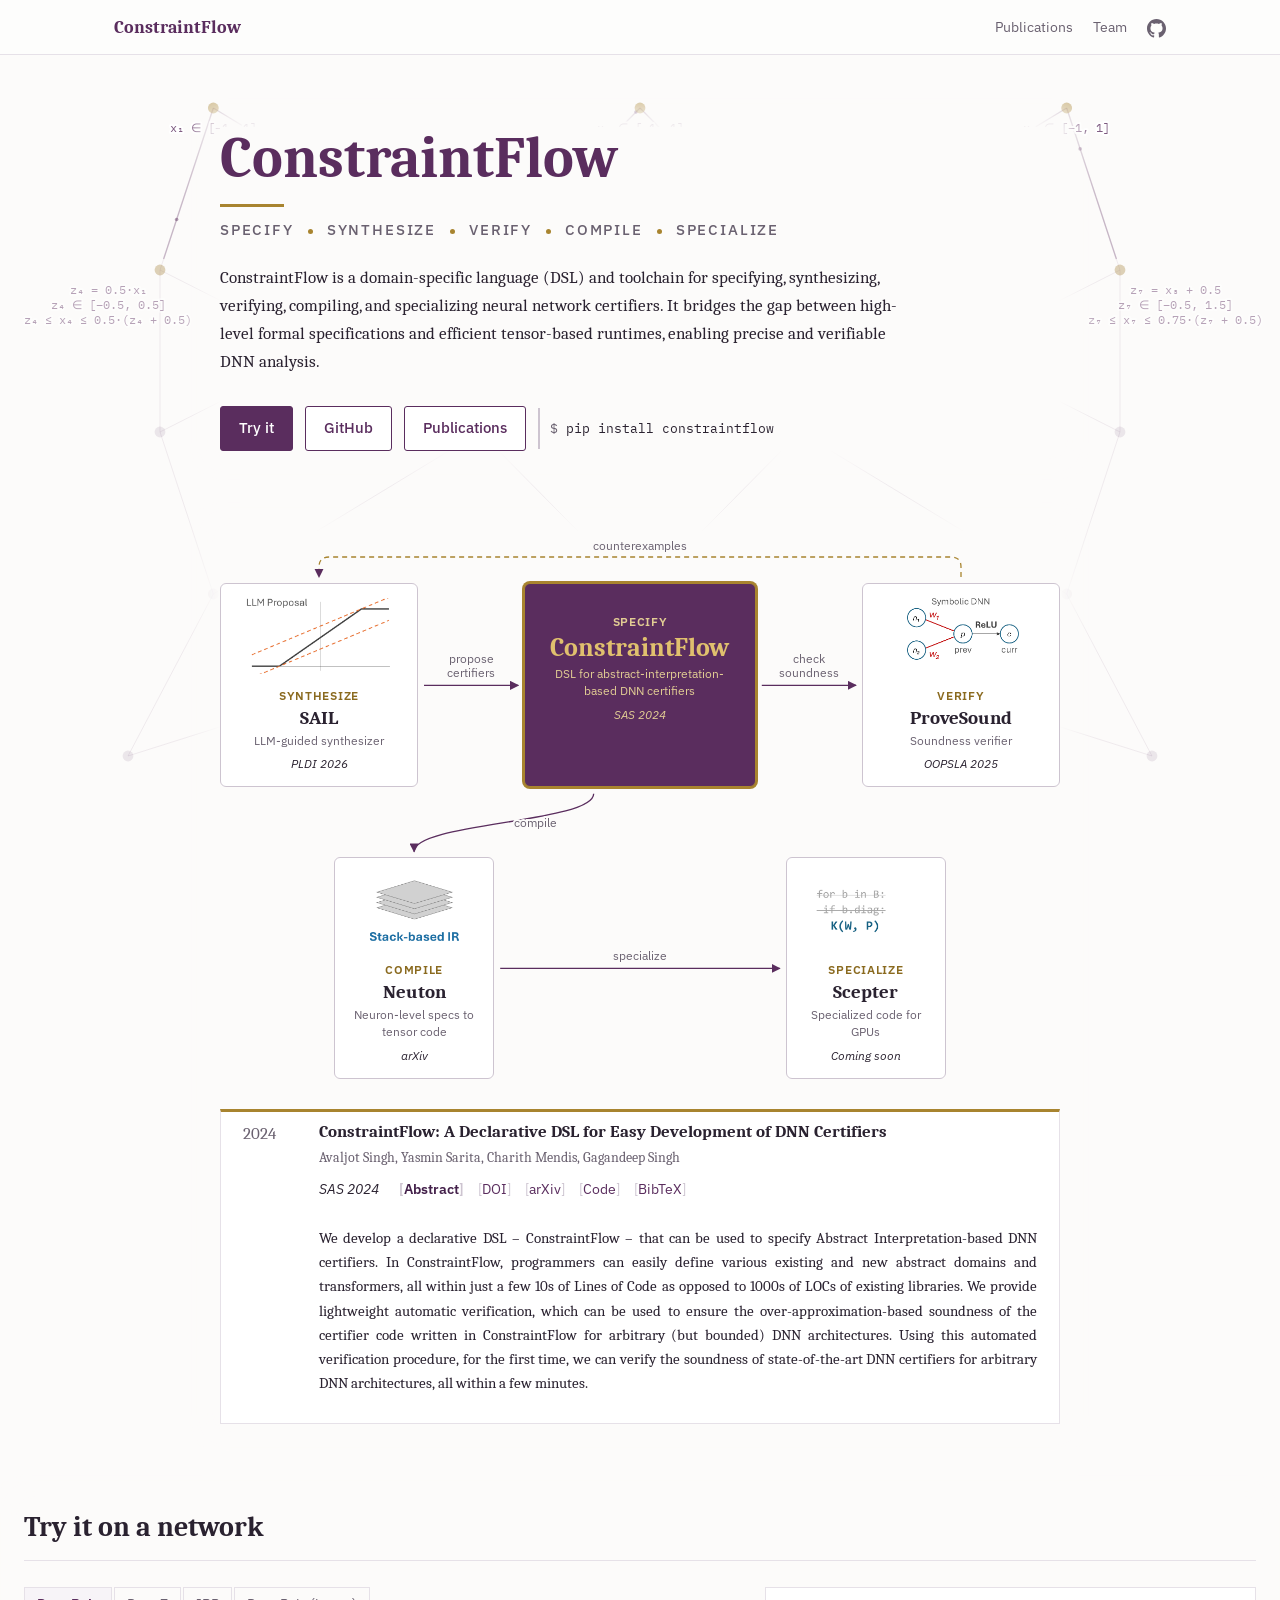
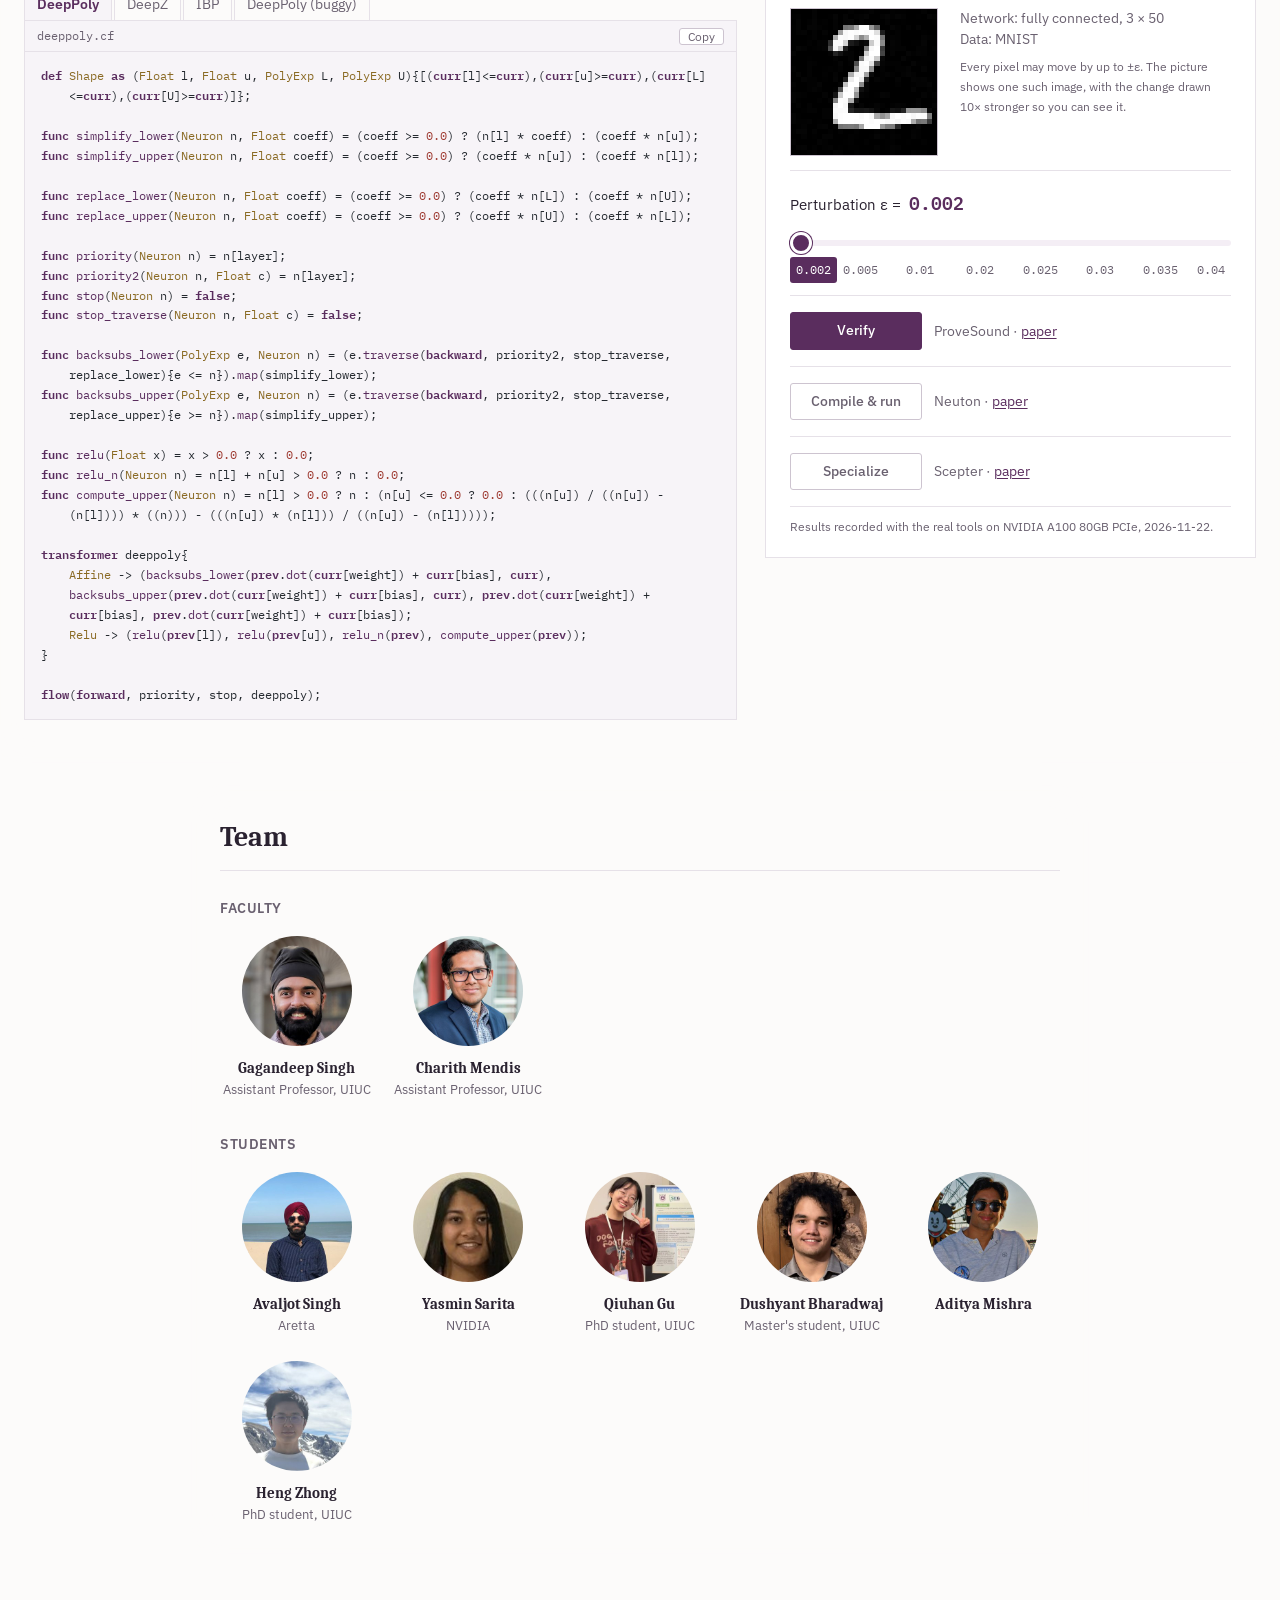
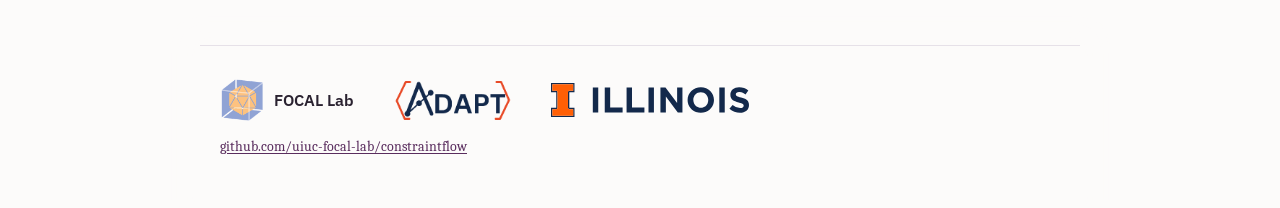
==== index.html @ 6998c38e "ConstraintFlow project website" ====
<!DOCTYPE html>
<html lang="en">
<head>
    <meta charset="UTF-8">
    <meta name="viewport" content="width=device-width, initial-scale=1.0">
    <title>ConstraintFlow</title>
    <meta name="description" content="ConstraintFlow: a DSL and toolchain for specifying, synthesizing, verifying, compiling, and specializing neural network certifiers.">
    <link rel="preconnect" href="https://fonts.googleapis.com">
    <link rel="preconnect" href="https://fonts.gstatic.com" crossorigin>
    <link href="https://fonts.googleapis.com/css2?family=IBM+Plex+Mono:wght@400;500&family=IBM+Plex+Sans:ital,wght@0,400;0,500;0,600;1,400&family=Caladea:ital,wght@0,400;0,700;1,400&display=swap" rel="stylesheet">
    <link rel="stylesheet" href="css/site.css">
</head>
<body>
    <canvas id="flow-bg" aria-hidden="true"></canvas>

    <header class="topbar">
        <div class="topbar-inner">
            <a class="brand" href="#top">ConstraintFlow</a>
            <div class="topbar-links">
                <a href="publications.html">Publications</a>
                <a href="#team">Team</a>
                <a href="https://github.com/uiuc-focal-lab/constraintflow" target="_blank" title="GitHub repository">
                    <svg xmlns="http://www.w3.org/2000/svg" viewBox="0 0 24 24"><path fill="currentColor" d="M12 0c-6.626 0-12 5.373-12 12 0 5.302 3.438 9.8 8.207 11.387.599.111.793-.261.793-.577v-2.234c-3.338.726-4.033-1.416-4.033-1.416-.546-1.387-1.333-1.756-1.333-1.756-1.089-.745.083-.729.083-.729 1.205.084 1.839 1.237 1.839 1.237 1.07 1.834 2.807 1.304 3.492.997.107-.775.418-1.305.762-1.604-2.665-.305-5.467-1.334-5.467-5.931 0-1.311.469-2.381 1.236-3.221-.124-.303-.535-1.524.117-3.176 0 0 1.008-.322 3.301 1.23.957-.266 1.983-.399 3.003-.404 1.02.005 2.047.138 3.006.404 2.291-1.552 3.297-1.23 3.297-1.23.653 1.653.242 2.874.118 3.176.77.84 1.235 1.911 1.235 3.221 0 4.609-2.807 5.624-5.479 5.921.43.372.823 1.102.823 2.222v3.293c0 .319.192.694.801.576 4.765-1.589 8.199-6.086 8.199-11.386 0-6.627-5.373-12-12-12z"/></svg>
                </a>
            </div>
        </div>
    </header>

    <main id="top">
        <!-- Hero -->
        <section class="hero">
            <h1>ConstraintFlow</h1>
            <p class="tagline"><span>Specify</span><span>Synthesize</span><span>Verify</span><span>Compile</span><span>Specialize</span></p>
            <p class="lead">
                ConstraintFlow is a domain-specific language (DSL) and toolchain for specifying, synthesizing, verifying, compiling, and specializing neural network certifiers. It bridges the gap between high-level formal specifications and efficient tensor-based runtimes, enabling precise and verifiable DNN analysis.
            </p>
            <div class="actions">
                <a class="btn primary" href="#example">Try it</a>
                <a class="btn" href="https://github.com/uiuc-focal-lab/constraintflow" target="_blank">GitHub</a>
                <a class="btn" href="publications.html">Publications</a>
                <span class="install">pip install constraintflow</span>
            </div>
        </section>

        <!-- Overview (placeholder diagram) -->
        <section id="ecosystem">
            <div class="eco" id="eco">
                <svg class="eco-arrows" id="eco-arrows" aria-hidden="true"></svg>
                <button class="eco-node" data-paper="sail" style="grid-area: sail">
                    <img class="eco-icon" src="images/icons/sail.png" alt="LLM proposal: candidate bounds around a function">
                    <span class="eco-role">Synthesize</span>
                    <span class="eco-name">SAIL</span>
                    <span class="eco-sub">LLM-guided synthesizer</span>
                    <span class="eco-venue">PLDI 2026</span>
                </button>
                <button class="eco-node eco-core" data-paper="constraintflow" style="grid-area: cf">
                    <span class="eco-role">Specify</span>
                    <span class="eco-name">ConstraintFlow</span>
                    <span class="eco-sub">DSL for abstract-interpretation-based DNN certifiers</span>
                    <span class="eco-venue">SAS 2024</span>
                </button>
                <button class="eco-node" data-paper="provesound" style="grid-area: ps">
                    <img class="eco-icon" src="images/icons/provesound.png" alt="Symbolic DNN: neurons n1, n2 feeding p through ReLU to c">
                    <span class="eco-role">Verify</span>
                    <span class="eco-name">ProveSound</span>
                    <span class="eco-sub">Soundness verifier</span>
                    <span class="eco-venue">OOPSLA 2025</span>
                </button>
                <button class="eco-node" data-paper="neuton" style="grid-area: neu">
                    <img class="eco-icon" src="images/icons/neuton.png" alt="Stack-based IR">
                    <span class="eco-role">Compile</span>
                    <span class="eco-name">Neuton</span>
                    <span class="eco-sub">Neuron-level specs to tensor code</span>
                    <span class="eco-venue">arXiv</span>
                </button>
                <button class="eco-node" data-paper="scepter" style="grid-area: sce">
                    <img class="eco-icon" src="images/icons/scepter.png" alt="Specialized code: the loop and branch removed, leaving K(W, P)">
                    <span class="eco-role">Specialize</span>
                    <span class="eco-name">Scepter</span>
                    <span class="eco-sub">Specialized code for GPUs</span>
                    <span class="eco-venue">Coming soon</span>
                </button>
            </div>
            <div class="eco-card" id="eco-card" aria-live="polite"></div>
            <div id="paper-store" hidden>
            <ul class="pubs">
                <li class="pub" id="paper-constraintflow">
                    <div class="year">2024</div>
                    <div>
                        <p class="title">ConstraintFlow: A Declarative DSL for Easy Development of DNN Certifiers</p>
                        <p class="authors">Avaljot Singh, Yasmin Sarita, Charith Mendis, Gagandeep Singh</p>
                        <div class="pub-links">
                            <span class="venue-tag">SAS 2024</span>
                            <details><summary>Abstract</summary></details>
                            <a href="https://doi.org/10.1007/978-3-031-74776-2_16" target="_blank">DOI</a>
                            <a href="https://arxiv.org/abs/2403.18729" target="_blank">arXiv</a>
                            <a href="https://github.com/uiuc-focal-lab/constraintflow" target="_blank">Code</a>
                            <details><summary>BibTeX</summary></details>
                        </div>
                    </div>
                    <div class="pub-extra" hidden data-abstract>
                        <p>We develop a declarative DSL &ndash; ConstraintFlow &ndash; that can be used to specify Abstract Interpretation-based DNN certifiers. In ConstraintFlow, programmers can easily define various existing and new abstract domains and transformers, all within just a few 10s of Lines of Code as opposed to 1000s of LOCs of existing libraries. We provide lightweight automatic verification, which can be used to ensure the over-approximation-based soundness of the certifier code written in ConstraintFlow for arbitrary (but bounded) DNN architectures. Using this automated verification procedure, for the first time, we can verify the soundness of state-of-the-art DNN certifiers for arbitrary DNN architectures, all within a few minutes.</p>
                    </div>
                    <div class="pub-extra" hidden data-bibtex>
                        <div class="code-wrap"><div class="code-title"><span>BibTeX</span><button class="copy-btn" data-copy="bib-cf">Copy</button></div>
<pre class="code" id="bib-cf">@inproceedings{singh2024constraintflow,
  title     = {ConstraintFlow: A Declarative DSL for Easy Development of DNN Certifiers},
  author    = {Singh, Avaljot and Sarita, Yasmin and Mendis, Charith and Singh, Gagandeep},
  booktitle = {Static Analysis (SAS 2024)},
  series    = {Lecture Notes in Computer Science},
  publisher = {Springer Nature Switzerland},
  pages     = {407--424},
  year      = {2024},
  doi       = {10.1007/978-3-031-74776-2_16}
}</pre></div>
                    </div>
                </li>

                <li class="pub" id="paper-provesound">
                    <div class="year">2025</div>
                    <div>
                        <p class="title">Automated Verification of Soundness of DNN Certifiers</p>
                        <p class="authors">Avaljot Singh, Yasmin Chandini Sarita, Charith Mendis, Gagandeep Singh</p>
                        <div class="pub-links">
                            <span class="venue-tag">OOPSLA 2025</span>
                            <details><summary>Abstract</summary></details>
                            <a href="https://doi.org/10.1145/3720509" target="_blank">DOI</a>
                            <a href="https://arxiv.org/abs/2504.04542" target="_blank">arXiv</a>
                            <a href="https://github.com/uiuc-focal-lab/constraintflow" target="_blank">Code</a>
                            <details><summary>BibTeX</summary></details>
                        </div>
                    </div>
                    <div class="pub-extra" hidden data-abstract>
                        <p>The uninterpretability of Deep Neural Networks (DNNs) hinders their use in safety-critical applications. Abstract Interpretation-based DNN certifiers provide promising avenues for building trust in DNNs. Unsoundness in the mathematical logic of these certifiers can lead to incorrect results. However, current approaches to ensure their soundness rely on manual, expert-driven proofs that are tedious to develop, limiting the speed of developing new certifiers. Automating the verification process is challenging due to the complexity of verifying certifiers for arbitrary DNN architectures and handling diverse abstract analyses. We introduce ProveSound, a novel verification procedure that automates the soundness verification of DNN certifiers for arbitrary DNN architectures. Our core contribution is the novel concept of a symbolic DNN, using which, ProveSound reduces the soundness property, a universal quantification over arbitrary DNNs, to a tractable symbolic representation, enabling verification with standard SMT solvers. By formalizing the syntax and operational semantics of ConstraintFlow, a DSL for specifying certifiers, ProveSound efficiently verifies both existing and new certifiers, handling arbitrary DNN architectures.</p>
                    </div>
                    <div class="pub-extra" hidden data-bibtex>
                        <div class="code-wrap"><div class="code-title"><span>BibTeX</span><button class="copy-btn" data-copy="bib-ps">Copy</button></div>
<pre class="code" id="bib-ps">@article{singh2025provesound,
  title   = {Automated Verification of Soundness of DNN Certifiers},
  author  = {Singh, Avaljot and Sarita, Yasmin Chandini and Mendis, Charith and Singh, Gagandeep},
  journal = {Proceedings of the ACM on Programming Languages},
  volume  = {9},
  number  = {OOPSLA1},
  pages   = {1802--1830},
  year    = {2025},
  doi     = {10.1145/3720509}
}</pre></div>
                    </div>
                </li>

                <li class="pub" id="paper-neuton">
                    <div class="year">2025</div>
                    <div>
                        <p class="title">Automatic Tensor-level Execution of Abstract Interpreters for Neural Networks</p>
                        <p class="authors">Avaljot Singh, Yasmin Chandini Sarita, Aditya Mishra, Gagandeep Singh, Charith Mendis</p>
                        <div class="pub-links">
                            <span class="venue-tag">arXiv</span>
                            <details><summary>Abstract</summary></details>
                            <a href="https://arxiv.org/pdf/2507.20055" target="_blank">PDF</a>
                            <a href="https://github.com/uiuc-focal-lab/constraintflow" target="_blank">Code</a>
                            <details><summary>BibTeX</summary></details>
                        </div>
                    </div>
                    <div class="pub-extra" hidden data-abstract>
                        <p>Developing new abstract interpretation-based DNN certifiers is difficult because their mathematical design is expressed at the neuron level, while implementations must operate at the tensor level. Existing libraries such as auto_LiRPA, IVAN, and ERAN support fixed sets of certifiers; extending them requires expertise in formal methods and tensor programming. Domain-specific languages such as ConstraintFlow let researchers specify certifiers at the neuron level, but cannot run them on real DNNs. We present Neuton, a framework that automatically translates neuron-level certifier specifications into tensor-level executables, enabling new DNN certifiers without manual tensor programming. Neuton makes three contributions. First, a stack-based intermediate representation (IR) and shape analysis infer implicit tensor operations, including broadcasts, dimension expansions, and reductions, required for correct execution. Second, domain-specific rewrite rules optimize common tensor operation sequences into more efficient equivalents. Third, gBCSR is a sparse tensor format using variable-sized, layer-aligned blocks over a non-zero default value, tailored to DNN certifier sparsity. We prove that translation preserves neuron-level semantics. We evaluate Neuton on 8 certifiers and 32 DNN benchmarks. Neuton compiles four existing certifiers and produces the first executable implementations of four others: two previously specified but never run, and two new designs. These expose precision-runtime trade-offs unavailable in existing libraries. For example, SkipPoly matches DeepPoly's precision on all 32 DNNs while running as fast or faster on half. Neuton's runtime on existing certifiers is competitive with hand-optimized libraries.</p>
                    </div>
                    <div class="pub-extra" hidden data-bibtex>
                        <div class="code-wrap"><div class="code-title"><span>BibTeX</span><button class="copy-btn" data-copy="bib-neuton">Copy</button></div>
<pre class="code" id="bib-neuton">@misc{singh2025neuton,
  title         = {Automatic Tensor-level Execution of Abstract Interpreters for Neural Networks},
  author        = {Singh, Avaljot and Sarita, Yasmin Chandini and Mishra, Aditya and Singh, Gagandeep and Mendis, Charith},
  year          = {2025},
  eprint        = {2507.20055},
  archivePrefix = {arXiv},
  url           = {https://arxiv.org/abs/2507.20055}
}</pre></div>
                    </div>
                </li>

                <li class="pub" id="paper-sail">
                    <div class="year">2026</div>
                    <div>
                        <p class="title">SAIL: Sound Abstract Interpreters with LLMs</p>
                        <p class="authors">Qiuhan Gu, Avaljot Singh, Gagandeep Singh</p>
                        <div class="pub-links">
                            <span class="venue-tag">PLDI 2026</span>
                            <details><summary>Abstract</summary></details>
                            <a href="https://dl.acm.org/doi/pdf/10.1145/3808308" target="_blank">PDF</a>
                            <a href="https://doi.org/10.1145/3808308" target="_blank">DOI</a>
                            <a href="https://arxiv.org/abs/2511.13663" target="_blank">arXiv</a>
                            <details><summary>BibTeX</summary></details>
                        </div>
                    </div>
                    <div class="pub-extra" hidden data-abstract>
                        <p>How to construct globally sound abstract interpreters to safely approximate program behaviors remains a bottleneck in abstract interpretation. In this paper, we show the potential of using state-of-the-art LLMs to automate this tedious process. Focusing on the neural network verification area, we synthesize non-trivial sound abstract transformers across diverse abstract domains using LLMs to search within infinite space from scratch. We formalize the synthesis task as a constrained optimization problem, for which we design a novel mathematically grounded cost function that measures the degree of unsoundness of each generated candidate transformer, while enforcing hard syntactic and semantic validity constraints. Building on this formulation, we introduce SAIL, a novel unified framework that combines model generation, syntactic and semantic validation, and cost-function-based refinement to synthesize globally sound abstract transformers. Evaluation results show that SAIL not only matches the performance of manually designed transformers, but also is able to synthesize sound and high-precision transformers that do not exist in the literature for complex non-linear operators.</p>
                    </div>
                    <div class="pub-extra" hidden data-bibtex>
                        <div class="code-wrap"><div class="code-title"><span>BibTeX</span><button class="copy-btn" data-copy="bib-sail">Copy</button></div>
<pre class="code" id="bib-sail">@article{gu2026sail,
  title   = {SAIL: Sound Abstract Interpreters with LLMs},
  author  = {Gu, Qiuhan and Singh, Avaljot and Singh, Gagandeep},
  journal = {Proceedings of the ACM on Programming Languages},
  volume  = {10},
  number  = {PLDI},
  pages   = {1534--1559},
  year    = {2026},
  doi     = {10.1145/3808308}
}</pre></div>
                    </div>
                </li>

                <li class="pub" id="paper-scepter">
                    <div class="year">2026</div>
                    <div>
                        <p class="title">Fast and Scalable Abstract Interpretation for Deep Neural Networks</p>
                        <p class="authors">Avaljot Singh<sup>*</sup>, Dushyant Bharadwaj<sup>*</sup>, Yasmin Sarita, Heng Zhong, Charith Mendis, Gagandeep Singh <span class="eq-note">(* equal contribution)</span></p>
                        <div class="pub-links">
                            <span class="venue-tag soon-tag">Coming soon</span>
                            <details><summary>Abstract</summary></details>
                        </div>
                    </div>
                    <div class="pub-extra" hidden data-abstract>
                        <p>Abstract interpretation can certify properties of Deep Neural Networks (DNNs), but precise analyses remain expensive. General implementations repeat work when analyzing the same architecture under different inputs and properties. Interleaving this work with numerical operations limits GPU utilization and restricts how much of the analysis a tensor compiler can process together.</p>
                        <p>We present Scepter, a framework for specializing DNN abstract interpreters through structural semantics. The semantics determines the structure of intermediate abstract values while deferring their numerical evaluation. Structural computations from successive operations can therefore be performed together before certification, generating an executable tensor program for the numerical computation. With the interpreter, architecture, and input and batch shapes fixed, the program can be reused with different weights and input regions. We prove that it computes the same bounds as the general interpreter in exact arithmetic. The generated program also exposes operations and their dependencies for tensor compilation and memory planning. We implement Scepter for the tensor programs that Neuton generates from ConstraintFlow specifications.</p>
                        <p>We evaluate Scepter on eight abstract interpreters and 44 DNNs against six baseline systems on GPUs and CPUs. Across the evaluated analyses, Scepter handles networks with up to 153&times; as many neurons as the largest completed by the corresponding baselines. It completes DeepPoly on ResNet50 and VGG-16, whereas none of the evaluated DeepPoly baselines completes either network. On configurations completed by both systems, GPU geometric-mean speedups over Neuton range from 11.9&times; to 44.4&times; across eight analyses, with a 2.60&times; geometric-mean reduction in peak memory. In an input-splitting case study, Scepter proves 68 properties for which the baselines times out.</p>
                    </div>
                </li>
            </ul>
            </div>
        </section>

        <!-- Pipeline -->
        <section id="example">
            <div class="section-head">
                <h2>Try it on a network</h2>
            </div>
            <p class="placeholder-note" id="ex-placeholder" hidden>Placeholder results: the tools have not been run yet. The specs and the image are real.</p>
            <div class="example">
                <div class="ex-spec" id="specify">
                    <div class="ex-tabs" id="ex-tabs" role="tablist"></div>
                    <div class="code-wrap">
                        <div class="code-title"><span id="ex-file"></span><button class="copy-btn" data-copy="ex-code">Copy</button></div>
                        <pre class="code cf ex-code" id="ex-code"></pre>
                    </div>
                </div>
                <div class="ex-run">
                    <div class="ex-input">
                        <canvas id="ex-image" width="28" height="28" aria-label="MNIST test image"></canvas>
                        <div class="ex-input-info">
                            <div class="ex-meta"><span id="ex-network"></span><br><span id="ex-image-desc"></span></div>
                            <div class="ex-device" id="ex-device" role="radiogroup" aria-label="Device"></div>
                            <div class="ex-hint">Every pixel may move by up to &plusmn;&epsilon;. The picture shows one such image, with the change drawn 10&times; stronger so you can see it.</div>
                        </div>
                    </div>

                    <div class="ex-eps-row">
                        <label class="ex-eps" for="ex-eps">Perturbation &epsilon; = <b id="ex-eps-val">0</b></label>
                        <input type="range" id="ex-eps" min="0" max="0" step="1" value="0">
                        <div class="ex-ticks" id="ex-ticks"></div>
                    </div>

                    <div class="ex-step" id="verify">
                        <div class="ex-step-head"><button class="ex-btn" data-step="verify">Verify</button><span class="ex-tool">ProveSound &middot; <a href="#paper-provesound">paper</a></span></div>
                        <div class="ex-out" data-out="verify" hidden></div>
                    </div>
                    <div class="ex-step" id="compile">
                        <div class="ex-step-head"><button class="ex-btn" data-step="compile">Compile &amp; run</button><span class="ex-tool">Neuton &middot; <a href="#paper-neuton">paper</a></span></div>
                        <div class="ex-out" data-out="compile" hidden></div>
                    </div>
                    <div class="ex-step" id="specialize">
                        <div class="ex-step-head"><button class="ex-btn" data-step="specialize">Specialize</button><span class="ex-tool">Scepter &middot; <a href="#paper-scepter">paper</a></span></div>
                        <div class="ex-out" data-out="specialize" hidden></div>
                    </div>
                    <p class="ex-recorded" id="ex-recorded"></p>
                </div>
            </div>
        </section>



        <!-- Publications -->

        <!-- Team -->
        <section id="team">
            <div class="section-head">
                <h2>Team</h2>
            </div>
            <div class="team-group">
                <h3>Faculty</h3>
                <div class="team-grid">
                    <a class="member" href="https://ggndpsngh.github.io/" target="_blank">
                        <img src="images/team/gagandeep.jpg" alt="Gagandeep Singh">
                        <div class="name">Gagandeep Singh</div>
                        <div class="role">Assistant Professor, UIUC</div>
                    </a>
                    <a class="member" href="https://charithmendis.com/" target="_blank">
                        <img src="images/team/charith.jpg" alt="Charith Mendis">
                        <div class="name">Charith Mendis</div>
                        <div class="role">Assistant Professor, UIUC</div>
                    </a>
                </div>
            </div>
            <div class="team-group">
                <h3>Students</h3>
                <div class="team-grid">
                    <a class="member" href="https://avaljotsingh.github.io/" target="_blank">
                        <img src="images/team/avaljot.jpg" alt="Avaljot Singh">
                        <div class="name">Avaljot Singh</div>
                        <div class="role">Aretta</div>
                    </a>
                    <a class="member" href="https://scholar.google.com/citations?user=igWRZ6UAAAAJ&amp;hl=en" target="_blank">
                        <img src="images/team/yasmin.jpg" alt="Yasmin Chandini Sarita">
                        <div class="name">Yasmin Sarita</div>
                        <div class="role">NVIDIA</div>
                    </a>
                    <a class="member" href="https://guqiuhan.github.io/" target="_blank">
                        <img src="images/team/qiuhan.jpg" alt="Qiuhan Gu">
                        <div class="name">Qiuhan Gu</div>
                        <div class="role">PhD student, UIUC</div>
                    </a>
                    <a class="member" href="https://dush1508.github.io/" target="_blank">
                        <img src="images/team/dushyant.jpg" alt="Dushyant Bharadwaj">
                        <div class="name">Dushyant Bharadwaj</div>
                        <div class="role">Master's student, UIUC</div>
                    </a>
                    <!-- TODO: role -->
                    <a class="member" href="https://www.linkedin.com/in/amish54/" target="_blank">
                        <img src="images/team/aditya.jpg" alt="Aditya Mishra">
                        <div class="name">Aditya Mishra</div>
                        <div class="role">&nbsp;</div>
                    </a>
                    <a class="member" href="https://heng-zhong-2003.github.io/" target="_blank">
                        <img src="images/team/heng.jpg" alt="Heng Zhong">
                        <div class="name">Heng Zhong</div>
                        <div class="role">PhD student, UIUC</div>
                    </a>
                </div>
            </div>
        </section>
    </main>

    <footer>
        <div class="labs">
            <a class="lab" href="https://github.com/uiuc-focal-lab" target="_blank" title="FOCAL Lab"><img src="images/labs/focal.png" alt="FOCAL Lab logo"><span>FOCAL Lab</span></a>
            <a class="lab" href="https://www.adaptuiuc.web.illinois.edu/" target="_blank" title="ADAPT Lab"><img src="images/labs/adapt.png" alt="ADAPT Lab"></a>
            <a class="lab" href="https://illinois.edu/" target="_blank" title="University of Illinois Urbana-Champaign"><img src="images/labs/illinois.svg" alt="University of Illinois Urbana-Champaign"></a>
        </div>
        <p><a href="https://github.com/uiuc-focal-lab/constraintflow" target="_blank">github.com/uiuc-focal-lab/constraintflow</a></p>
    </footer>

    <script src="js/flow-bg.js"></script>
    <script src="js/site.js"></script>
    <script src="js/example-data.js"></script>
    <script src="js/example.js"></script>
    <script src="js/ecosystem.js"></script>
</body>
</html>
---- css/site.css ----
:root {
    /* Byzantine palette: muted purple with gold. */
    --paper: #fcfbfa;
    --card: #ffffff;
    --ink: #2a2230;
    --primary: #5a2d5e;         /* muted Byzantium */
    --primary-dark: #43204a;
    --tint: #f4eef5;
    --cream: #faf4e4;           /* ConstraintFlow core node */
    --cream-edge: #d8bf86;
    --gold: #a8842f;            /* second colour: roles, selection, title rule, counterexample loop */
    --gold-text: #8a6a1f;       /* gold dark enough for small text on white */
    --accent: #a8842f;
    --ok: #3d6b4f;
    --bad: #9e3b32;
    --muted: #6a6170;
    --rule: #e6e1e8;
    --rule-strong: #cdc4d0;
    --code-bg: #f7f4f8;
    --serif: Cambria, Caladea, Georgia, "Times New Roman", serif;   /* Caladea: free, Cambria-metric */
    --sans: "IBM Plex Sans", "Helvetica Neue", Arial, sans-serif;
    --mono: "IBM Plex Mono", ui-monospace, SFMono-Regular, Menlo, Consolas, monospace;
}

* { box-sizing: border-box; }

html {
    background: var(--paper);
    scroll-behavior: smooth;
    scroll-padding-top: 64px;
}

body {
    margin: 0;
    font-family: var(--serif);
    font-size: 17px;
    line-height: 1.65;
    color: var(--ink);
}

a { color: var(--primary); text-underline-offset: 2px; }
a:hover { color: var(--primary-dark); }

code { font-family: var(--mono); font-size: 0.88em; font-variant-ligatures: none; }

#flow-bg {
    position: fixed;
    inset: 0;
    width: 100%;
    height: 100%;
    z-index: -1;
    pointer-events: none;
}

/* ---- Top bar ---- */
.topbar {
    position: sticky;
    top: 0;
    z-index: 10;
    background: rgba(253, 253, 252, 0.94);
    backdrop-filter: blur(6px);
    border-bottom: 1px solid var(--rule);
}

.topbar-inner {
    max-width: 1100px;
    margin: 0 auto;
    padding: 0 24px;
    height: 54px;
    display: flex;
    align-items: center;
    gap: 24px;
}

.brand {
    font-family: var(--serif);
    font-size: 1.15rem;
    font-weight: 600;
    color: var(--primary);
    text-decoration: none;
    white-space: nowrap;
}
.brand:hover { color: var(--primary); }

.topbar-links {
    margin-left: auto;
    display: flex;
    align-items: center;
    gap: 20px;
    font-size: 0.86rem;
    white-space: nowrap;
}
.topbar-links a { color: var(--muted); text-decoration: none; }
.topbar-links a:hover { color: var(--ink); }
.topbar-links svg { width: 19px; height: 19px; vertical-align: middle; }

/* ---- Content column (the background labels sit outside it) ---- */
main {
    max-width: 880px;
    margin: 0 auto;
    padding: 0 20px 40px;
}

/* Sections get a paper backing with a feathered edge, so the network shows only around them. */
main > section {
    margin: 80px 0;
    background: var(--paper);
    box-shadow: 0 0 24px 18px var(--paper);
}

h1, h2, h3 { font-family: var(--serif); font-weight: 700; color: var(--ink); }

/* Interface elements stay in the sans. */
.topbar, .btn, .copy-btn, .pub-links, .team-group h3, .member .role, .code-title, .ex-tabs, .ex-btn, .ex-tool, .ex-meta, .ex-hint, .ex-eps, .ex-out, .placeholder-note, .ex-recorded { font-family: var(--sans); }

/* ---- Hero ---- */
.hero { margin-top: 72px; }

.hero h1 {
    font-size: clamp(2.5rem, 5.5vw, 3.6rem);
    line-height: 1.1;
    margin: 0 0 10px;
    color: var(--primary);
}
.hero h1::after { content: ""; display: block; width: 64px; height: 3px; background: var(--gold); margin-top: 14px; }

.hero .tagline {
    display: flex;
    flex-wrap: wrap;
    align-items: center;
    font-family: var(--sans);
    font-size: 0.95rem;
    font-weight: 500;
    letter-spacing: 0.12em;
    text-transform: uppercase;
    color: var(--muted);
    margin: 0 0 22px;
}
/* The five steps, separated by small gold dots. */
.hero .tagline span + span::before { content: ""; display: inline-block; width: 5px; height: 5px; border-radius: 50%; background: var(--gold); margin: 0 14px; vertical-align: middle; }

.hero .lead {
    font-size: 1.06rem;
    max-width: 700px;
    margin: 0 0 30px;
}

.actions { display: flex; flex-wrap: wrap; gap: 12px; align-items: center; }

.btn {
    display: inline-block;
    padding: 9px 18px;
    border-radius: 3px;
    font-size: 0.92rem;
    font-weight: 500;
    text-decoration: none;
    border: 1px solid var(--primary);
    color: var(--primary);
    background: var(--card);
}
.btn:hover { background: var(--tint); color: var(--primary); }
.btn.primary { background: var(--primary); color: #fff; }
.btn.primary:hover { background: var(--primary-dark); color: #fff; }

.install {
    font-family: var(--mono);
    font-size: 0.84rem;
    font-variant-ligatures: none;
    color: var(--ink);
    padding: 9px 4px 9px 10px;
    border-left: 2px solid var(--rule-strong);
}
.install::before { content: "$ "; color: var(--muted); }

/* ---- Ecosystem diagram: ConstraintFlow in the middle, tools around it ---- */
.eco {
    position: relative;
    display: grid;
    grid-template-columns: 1fr 1fr 0.55fr 1.2fr 1.2fr 0.55fr 1fr 1fr;
    grid-template-areas:
        "sail sail . cf  cf  . ps  ps"
        ".    neu  neu  . .   sce sce .";
    column-gap: 30px;
    row-gap: 70px;
    padding-top: 52px;               /* room for the counterexample loop */
}
.eco-arrows { position: absolute; inset: 0; width: 100%; height: 100%; pointer-events: none; overflow: visible; }
.eco-edge { fill: none; stroke: var(--primary); stroke-width: 1.3; }
.eco-edge.dashed { stroke: var(--accent); stroke-dasharray: 5 4; }
.eco-head { fill: var(--primary); }
.eco-label { font-family: var(--sans); font-size: 11.5px; fill: var(--muted); paint-order: stroke; stroke: var(--paper); stroke-width: 4px; }

.eco-node {
    position: relative;
    z-index: 1;
    display: flex;
    flex-direction: column;
    align-items: center;
    text-align: center;
    gap: 2px;
    font: inherit;
    color: var(--ink);
    background: var(--card);
    border: 1px solid var(--rule-strong);
    border-radius: 6px;
    padding: 14px 12px 12px;
    cursor: pointer;
    transition: border-color 0.15s, box-shadow 0.15s;
}
.eco-node:hover { border-color: var(--primary); }
.eco-node.selected { border-color: var(--gold); box-shadow: 0 0 0 2px var(--gold); }
.eco-node:not(.eco-core) { align-self: center; }
.eco-core { padding: 22px 16px 18px; border: 1px solid var(--gold); background: var(--primary); }
.eco-icon { width: 100%; max-width: 150px; height: 76px; object-fit: contain; display: block; margin: 0 auto 4px; }
.eco-role { font-family: var(--sans); font-size: 0.72rem; font-weight: 600; letter-spacing: 0.06em; text-transform: uppercase; color: var(--gold-text); margin-top: 6px; }
.eco-name { font-family: var(--serif); font-weight: 700; font-size: 1.2rem; line-height: 1.2; }
.eco-core .eco-name { font-size: 1.6rem; color: #e0c06e; }   /* lighter gold: readable on purple */
/* The ConstraintFlow box: purple ground, gold type. */
.eco-core .eco-role, .eco-core .eco-sub, .eco-core .eco-venue { color: #e2cd94; }
.eco-core:hover { border-color: var(--gold); }
.eco-sub { font-family: var(--sans); font-size: 0.78rem; color: var(--muted); line-height: 1.35; }
.eco-venue { font-family: var(--sans); font-size: 0.75rem; font-style: italic; color: var(--ink); margin-top: 4px; }

/* The selected paper, shown under the diagram */
.eco-card { margin-top: 30px; background: var(--card); border: 1px solid var(--rule); border-top: 3px solid var(--gold); padding: 4px 22px 10px; }
.eco-card .pub { border-bottom: none; }

/* ---- Section headings ---- */
.section-head { margin-bottom: 26px; padding-bottom: 10px; border-bottom: 1px solid var(--rule); }
.section-head h2 { font-size: 1.75rem; margin: 0; }
.section-head p { margin: 4px 0 0; color: var(--muted); }

/* Code blocks: light, like a paper listing */
.code-wrap { margin: 14px 0; border: 1px solid var(--rule); background: var(--code-bg); }

.code-title {
    font-family: var(--mono);
    font-size: 0.74rem;
    color: var(--muted);
    padding: 5px 12px;
    border-bottom: 1px solid var(--rule);
    display: flex;
    justify-content: space-between;
    align-items: center;
}

pre.code {
    font-family: var(--mono);
    font-variant-ligatures: none;   /* show <= and -> as typed */
    font-size: 0.78rem;
    line-height: 1.6;
    color: #24292f;
    padding: 14px 16px;
    overflow-x: auto;
    margin: 0;
}

.tok-kw { color: var(--primary); font-weight: 600; }
.tok-ty { color: #8a6a24; }
.tok-fn { color: var(--primary); }
.tok-num { color: var(--bad); }
.tok-cmt { color: #8b939d; font-style: italic; }
.tok-ok { color: var(--ok); font-weight: 600; }
.tok-prompt { color: #8b939d; user-select: none; }

.copy-btn {
    font-family: var(--sans);
    font-size: 0.72rem;
    background: var(--card);
    color: var(--muted);
    border: 1px solid var(--rule-strong);
    border-radius: 3px;
    padding: 0 8px;
    cursor: pointer;
}
.copy-btn:hover { color: var(--primary); border-color: var(--primary); }

/* ---- Running example ---- */
.placeholder-note {
    font-size: 0.85rem;
    color: #6d5426;
    background: var(--cream);
    border: 1px solid var(--cream-edge);
    padding: 6px 12px;
    margin: 0 0 16px;
}

.example > * { min-width: 0; }
#example {
    width: min(1240px, calc(100vw - 48px));
    margin-left: calc(50% - min(620px, 50vw - 24px));      /* centred, wider than the text column */
}
.example { display: grid; grid-template-columns: minmax(0, 1.45fr) minmax(0, 1fr); gap: 28px; align-items: start; }


.ex-spec .code-wrap { margin-top: 0; }
.ex-tabs { display: flex; gap: 2px; }
.ex-tab {
    font: inherit;
    font-family: var(--sans);
    font-size: 0.85rem;
    background: transparent;
    border: 1px solid var(--rule);
    border-bottom: none;
    color: var(--muted);
    padding: 5px 12px;
    cursor: pointer;
}
.ex-tab.active { background: var(--code-bg); color: var(--primary); font-weight: 600; }
.ex-code { position: relative; font-size: 0.76rem; line-height: 1.65; }   /* full length: no inner scroll */
.ex-code { white-space: pre-wrap; overflow-wrap: anywhere; }
.ex-code .line { display: block; padding-left: 4ch; text-indent: -4ch; }   /* wrapped lines hang-indent */
.ex-code .line.diff { background: #f8ece9; box-shadow: inset 3px 0 0 var(--bad); }

.ex-run { background: var(--card); border: 1px solid var(--rule); padding: 20px 24px; }

.ex-input { display: flex; gap: 22px; align-items: flex-start; padding-bottom: 14px; border-bottom: 1px solid var(--rule); }
#ex-image { width: 148px; height: 148px; image-rendering: pixelated; border: 1px solid var(--rule-strong); flex: none; }
.ex-input-info { flex: 1; min-width: 0; }
.ex-meta { font-size: 0.86rem; color: var(--muted); line-height: 1.5; margin-bottom: 8px; }
.ex-eps-row { padding: 16px 0 14px; border-bottom: 1px solid var(--rule); }
.ex-eps { font-size: 0.95rem; display: block; margin-bottom: 10px; }
.ex-eps b { font-family: var(--mono); font-weight: 600; font-size: 1.15rem; color: var(--primary); margin-left: 4px; }
#ex-eps { -webkit-appearance: none; appearance: none; width: 100%; height: 6px; border-radius: 3px; background: var(--tint); outline: none; margin: 6px 0; }
#ex-eps::-webkit-slider-thumb { -webkit-appearance: none; width: 22px; height: 22px; border-radius: 50%; background: var(--primary); border: 3px solid #fff; box-shadow: 0 0 0 1px var(--primary); cursor: pointer; }
#ex-eps::-moz-range-thumb { width: 16px; height: 16px; border-radius: 50%; background: var(--primary); border: 3px solid #fff; box-shadow: 0 0 0 1px var(--primary); cursor: pointer; }
#ex-eps:focus-visible::-webkit-slider-thumb { box-shadow: 0 0 0 3px var(--tint), 0 0 0 4px var(--primary); }
.ex-ticks { position: relative; height: 24px; margin-top: 2px; }
/* Each label sits under its stop: the thumb's centre travels from 11px to (width - 11px). */
.ex-ticks button { position: absolute; left: calc(11px + (100% - 22px) * var(--at)); transform: translateX(-50%);
                   font: inherit; font-family: var(--mono); font-size: 0.75rem; padding: 3px 6px; border: none; background: none;
                   color: var(--muted); cursor: pointer; border-radius: 3px; white-space: nowrap; }
.ex-ticks button:first-child { transform: translateX(-11px); }      /* keep the end labels inside the panel */
.ex-ticks button:last-child { transform: translateX(calc(-100% + 11px)); }
.ex-ticks button:hover { color: var(--primary); }
.ex-ticks button.active { color: #fff; background: var(--primary); }
.ex-hint { font-size: 0.75rem; color: var(--muted); }
.ex-device { display: inline-flex; margin: 0 0 10px; border: 1px solid var(--rule-strong); border-radius: 3px; overflow: hidden; }
.ex-device:empty { display: none; }
.ex-device button { font: inherit; font-family: var(--sans); font-size: 0.78rem; padding: 2px 12px; border: none; background: var(--card); color: var(--muted); cursor: pointer; }
.ex-device button + button { border-left: 1px solid var(--rule-strong); }
.ex-device button.active { background: var(--primary); color: #fff; }

.ex-step { padding: 16px 0; border-bottom: 1px solid var(--rule); }
.ex-step-head { display: flex; align-items: center; gap: 12px; }
.ex-btn {
    font: inherit;
    font-family: var(--sans);
    --btn: var(--primary);
    font-size: 0.88rem;
    font-weight: 500;
    min-width: 132px;
    padding: 6px 14px;
    border: 1px solid var(--btn);
    border-radius: 3px;
    background: var(--btn);
    color: #fff;
    cursor: pointer;
}
.ex-btn:hover:not(:disabled) { background: var(--primary-dark); border-color: var(--primary-dark); }
.ex-btn:disabled { background: var(--card); color: var(--muted); border-color: var(--rule-strong); cursor: default; }
.ex-btn.done { color: var(--primary); border-color: var(--primary); }
.ex-btn.done::before { content: "✓ "; }
.ex-tool { font-size: 0.86rem; color: var(--muted); }

.ex-out { margin-top: 12px; font-size: 0.92rem; }
.ex-running { color: var(--muted); font-style: italic; }
.ex-proofs { list-style: none; padding: 0; margin: 0; }
.ex-proofs .ok { color: var(--ok); }
.ex-proofs .bad { color: var(--bad); font-weight: 600; }
.ex-note, .ex-stat { color: var(--muted); font-size: 0.8rem; margin: 6px 0 0; }
.ex-verdict { margin: 8px 0 0; font-weight: 600; }
.ex-why { margin: 0; font-size: 0.82rem; color: var(--muted); }
.ex-verdict.ok { color: var(--ok); }
.ex-verdict.bad { color: var(--bad); }

.ex-gen { margin-top: 10px; }
.ex-gen summary { cursor: pointer; color: var(--primary); font-size: 0.82rem; }
/* Safety-margin gauge */
.gauge-q { margin: 0; font-size: 0.9rem; }
.gauge { width: 100%; max-width: 520px; height: auto; display: block; margin: 4px 0 0; }
.g-half.no { fill: #fbeeec; }
.g-half.ok { fill: #eaf3ed; }
.g-bar.ok { fill: var(--ok); }
.g-bar.no { fill: var(--bad); }
.g-zero { stroke: var(--ink); stroke-width: 1.5; }
.g-tick, .g-side { font-family: var(--sans); font-size: 10.5px; fill: var(--muted); }
.g-side.ok { fill: var(--ok); font-weight: 600; }
.g-side.no { fill: var(--bad); font-weight: 600; }
.g-val { font-family: var(--mono); font-size: 12px; font-weight: 600; }
.g-val.ok { fill: var(--ok); }
.g-val.no { fill: var(--bad); }
.g-val.in { fill: #fff; }
.ex-gen pre.code { font-size: 0.7rem; max-height: 200px; background: var(--code-bg); border: 1px solid var(--rule); margin-top: 6px; }

.ex-bars, .ex-plot { width: 100%; height: auto; display: block; margin-top: 8px; }
.b-bar { stroke: #bcb0c0; stroke-width: 6; stroke-linecap: round; }
.b-bar.b-ok { stroke: var(--primary); }
.b-bar.b-no { stroke: #c9a49e; }
.b-label { font-family: var(--mono); font-size: 11px; fill: var(--muted); }
.b-label.b-true { fill: var(--primary); font-weight: 600; }
.b-zero { stroke: var(--rule-strong); stroke-dasharray: 2 3; }
.b-axis { font-family: var(--mono); font-size: 10px; fill: var(--muted); }

.p-axis { stroke: var(--rule-strong); }
.p-relu { fill: none; stroke: var(--ink); stroke-width: 2; }
.p-correct { stroke: var(--primary); stroke-dasharray: 5 4; stroke-width: 1.5; }
.p-buggy { stroke: var(--bad); stroke-width: 1.8; }
.p-bad { fill: rgba(168, 55, 43, 0.15); }
.p-cex { fill: var(--bad); }
.p-label { font-family: var(--sans); font-size: 10.5px; fill: var(--muted); }
.p-label-bad { fill: var(--bad); }

.cmp { margin-top: 8px; }
.cmp-title { font-size: 0.82rem; color: var(--muted); margin: 10px 0 4px; }
.cmp-title b { color: var(--ink); }
.cmp-row { display: grid; grid-template-columns: 64px minmax(0, 1fr) max-content; gap: 10px; align-items: center; font-size: 0.84rem; margin: 3px 0; }
.cmp-track { height: 10px; background: var(--code-bg); border-radius: 2px; overflow: hidden; }
.cmp-track span { display: block; height: 100%; background: var(--primary); }
.cmp-val { font-family: var(--mono); font-size: 0.78rem; text-align: right; min-width: 72px; }

.ex-recorded { font-size: 0.75rem; color: var(--muted); margin: 10px 0 0; }

/* ---- Publications ---- */
.pubs { list-style: none; padding: 0; margin: 0; }

.pub {
    display: grid;
    grid-template-columns: 60px 1fr;
    gap: 16px;
    padding: 16px 0;
    border-bottom: 1px solid var(--rule);
}
.pub:first-child { padding-top: 4px; }

.pub .year { font-family: var(--serif); font-size: 1.05rem; color: var(--muted); }
.pub .title { font-family: var(--serif); font-weight: 700; font-size: 1.05rem; margin: 0; line-height: 1.4; }
.pub .authors { font-size: 0.9rem; color: var(--muted); margin: 3px 0 8px; }
.pub .venue-tag { font-size: 0.86rem; font-style: italic; color: var(--ink); margin-right: 6px; }
.pub .venue-tag.soon-tag { color: var(--muted); }

.pub-links { display: flex; flex-wrap: wrap; gap: 4px 14px; align-items: baseline; font-size: 0.86rem; }
.pub-links a, .pub-links summary { color: var(--primary); cursor: pointer; list-style: none; text-decoration: none; }
.pub-links a:hover, .pub-links summary:hover { color: var(--primary-dark); text-decoration: underline; }
.pub-links a::before, .pub-links summary::before { content: "["; color: var(--rule-strong); }
.pub-links a::after, .pub-links summary::after { content: "]"; color: var(--rule-strong); }
.pub-links summary::-webkit-details-marker { display: none; }
.pub-links details { display: inline; }
.pub-links details[open] summary { color: var(--primary-dark); font-weight: 600; }

.pub-extra { grid-column: 2; }
.pub-extra p { font-size: 0.92rem; text-align: justify; margin: 10px 0 0; }
.pub-extra pre.code { white-space: pre-wrap; }

/* ---- Team ---- */
.team-group { margin-bottom: 34px; }
.team-group h3 { font-family: var(--sans); font-size: 0.86rem; font-weight: 600; letter-spacing: 0.04em; margin: 0 0 16px; color: var(--muted); text-transform: uppercase; }

.team-grid { display: grid; grid-template-columns: repeat(auto-fill, minmax(140px, 1fr)); gap: 26px 18px; }

.member { text-align: center; text-decoration: none; color: var(--ink); }
a.member:hover .name { color: var(--primary); }

.member img, .member .initials {
    width: 110px;
    height: 110px;
    border-radius: 50%;
    object-fit: cover;
    display: block;
    margin: 0 auto 10px;
}
.member .initials {
    display: flex;
    align-items: center;
    justify-content: center;
    background: var(--tint);
    font-family: var(--serif);
    font-size: 1.7rem;
    color: var(--muted);
}
.member .name { font-weight: 600; font-size: 0.95rem; }
.member .role { font-size: 0.82rem; color: var(--muted); line-height: 1.4; }

/* ---- Footer ---- */
footer {
    max-width: 880px;
    margin: 0 auto;
    padding: 26px 20px 46px;
    border-top: 1px solid var(--rule);
    color: var(--muted);
    font-size: 0.86rem;
    background: var(--paper);
    box-shadow: 0 0 24px 18px var(--paper);
}
footer p { margin: 3px 0; }

@media (max-width: 900px) {
    .pub { grid-template-columns: 1fr; gap: 2px; }
    .pub-extra { grid-column: 1; }
    .example { grid-template-columns: 1fr; }
    .eco { display: flex; flex-direction: column; gap: 12px; padding-top: 0; }   /* pipeline order; card opens in place */
    .eco-node:not(.eco-core) { align-self: stretch; }
    .eco-arrows { display: none; }
    .eco-card { grid-column: 1 / -1; margin-top: 0; }
}

@media (max-width: 520px) {
    .hero .tagline { gap: 2px 16px; }
    .hero .tagline span + span::before { display: none; }      /* no stray dot at the start of a wrapped line */
    .topbar-inner { padding: 0 16px; gap: 12px; }
    .topbar-links { gap: 12px; }
    .topbar-links a[href="#start"] { display: none; }
}

/* ---- Publications page ---- */
.pubs-page { margin-top: 56px; }
.cites { padding-left: 1.6em; margin: 0; }
.cite.pub { display: list-item; padding: 12px 0 14px; border-bottom: 1px solid var(--rule); }
.cite::marker { color: var(--muted); font-family: var(--sans); font-size: 0.85rem; }
.cite-text { margin: 0 0 4px; line-height: 1.55; }
.cite-title { font-weight: 700; }
.cite .pub-extra { grid-column: auto; }
.pub-links summary { display: inline; }   /* not a list item, so <ol> numbering stays right */

.eq-note { font-size: 0.8em; color: var(--muted); white-space: nowrap; }

/* Lab logos in the footer */
.labs { display: flex; flex-wrap: wrap; align-items: center; gap: 18px 40px; margin: 6px 0 14px; }
.lab { display: inline-flex; align-items: center; gap: 10px; text-decoration: none; color: var(--ink); font-family: var(--sans); font-weight: 600; font-size: 1rem; }
.lab img { height: 44px; width: auto; display: block; }
.lab img[src$="illinois.svg"] { height: 34px; }
.lab:hover { opacity: 0.8; color: var(--ink); }
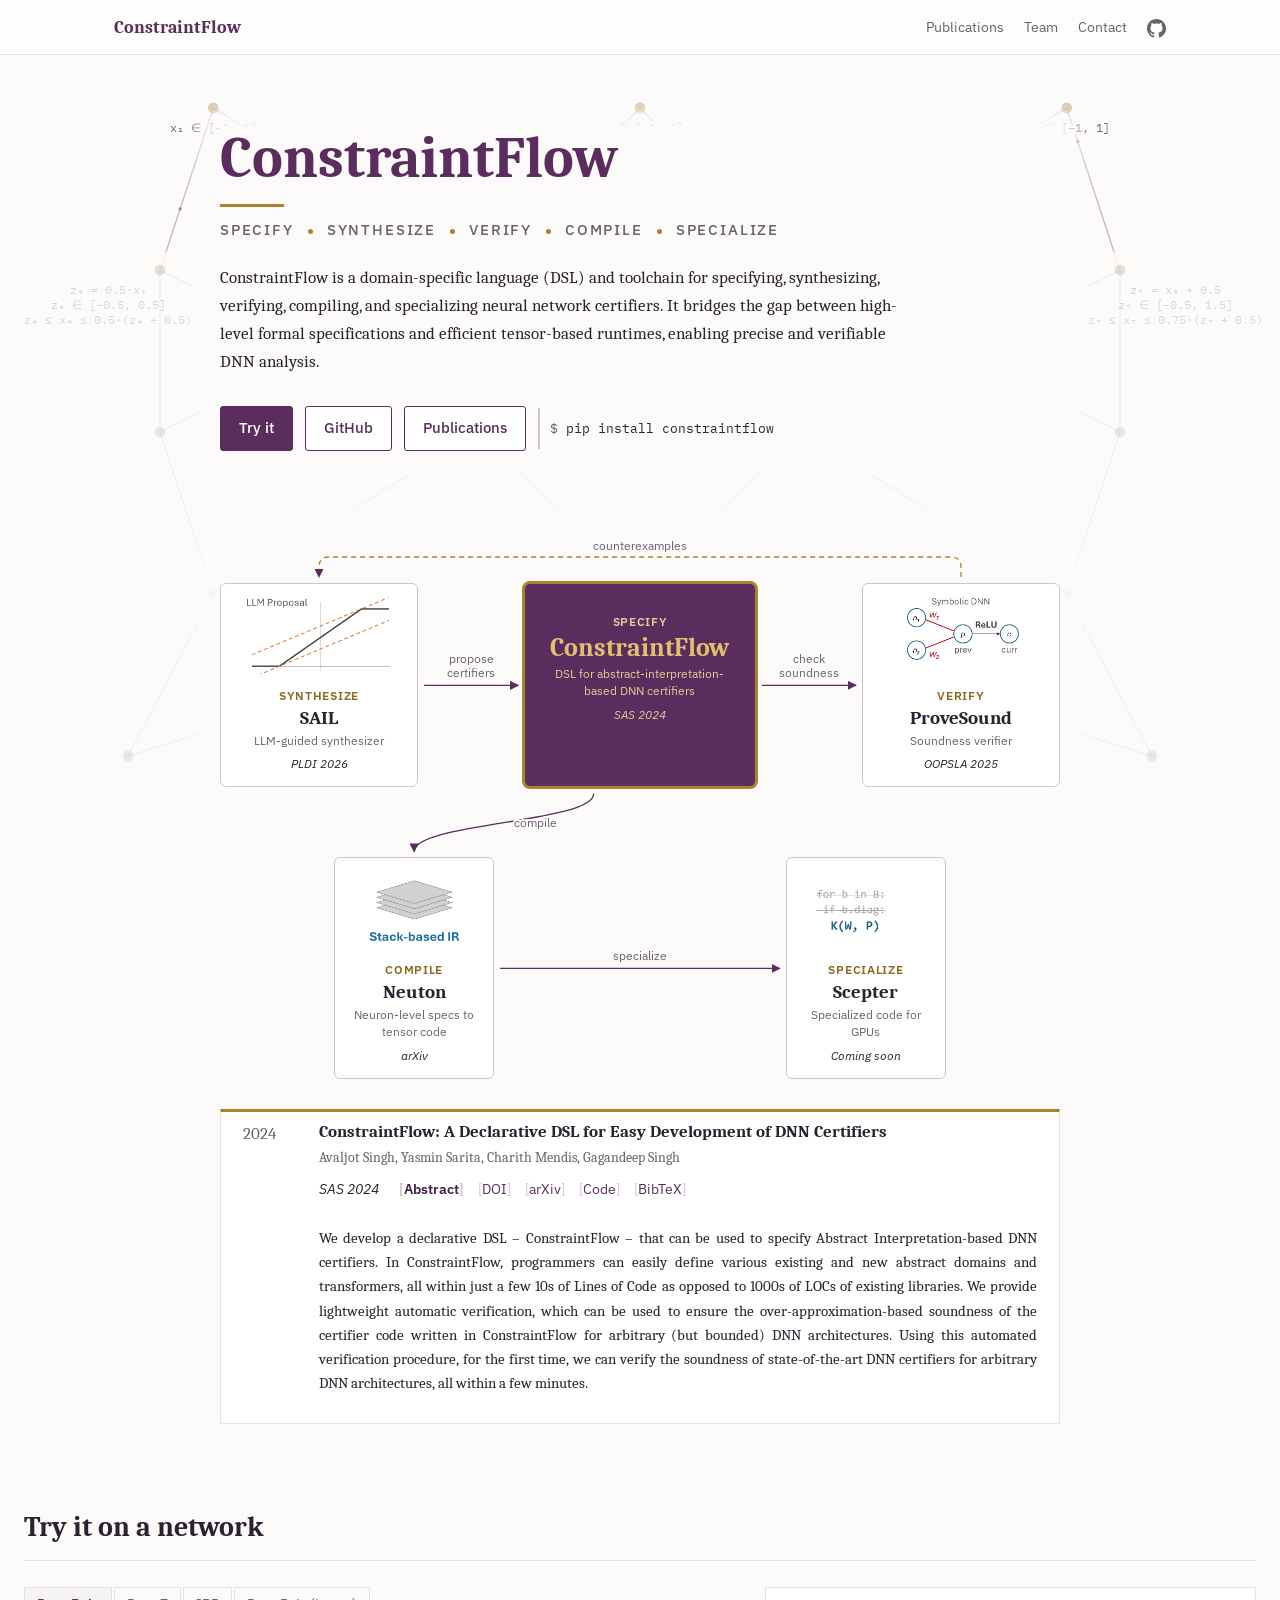
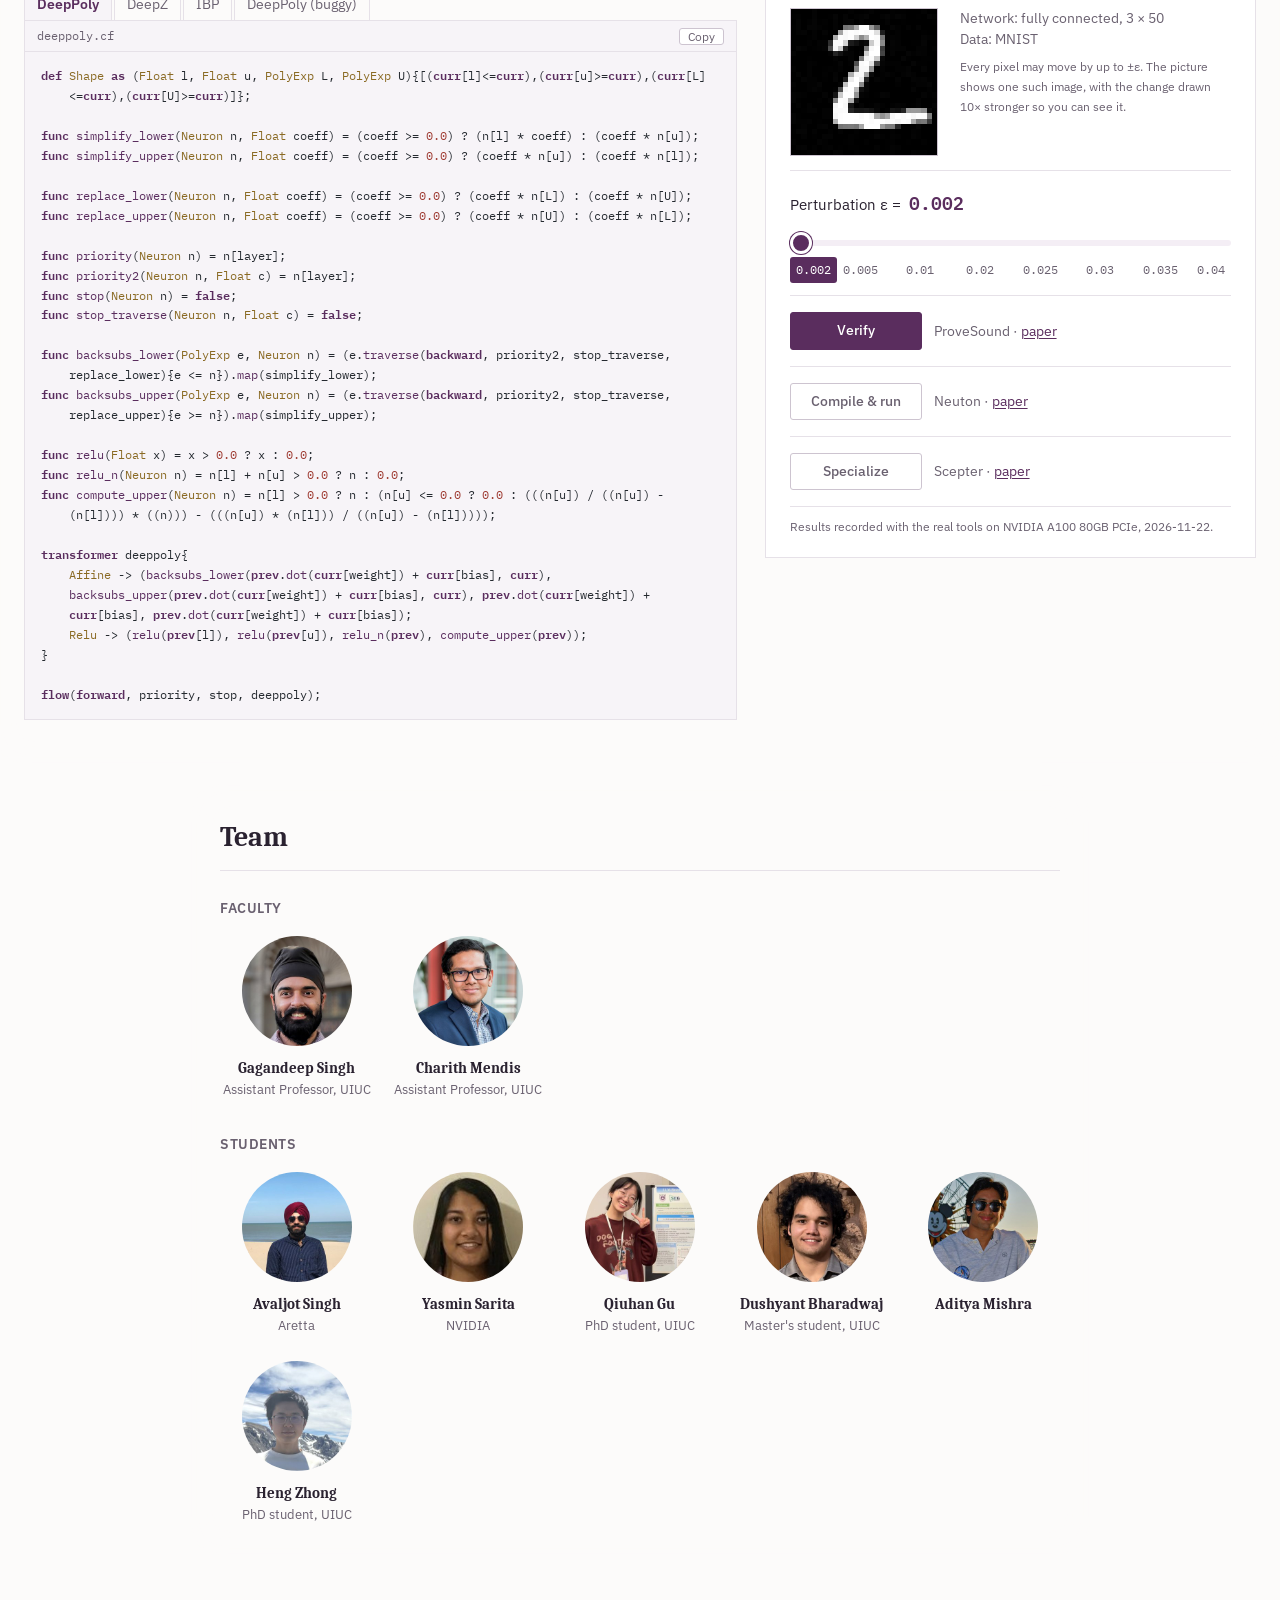
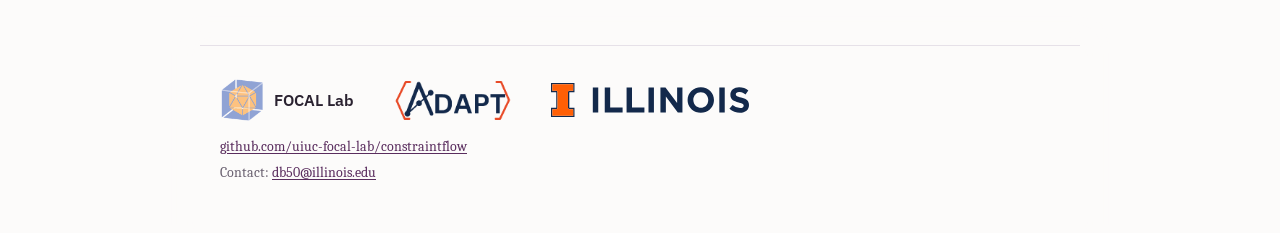
==== commit 67dfd1f5: "Add contact email" ====
--- a/index.html
+++ b/index.html
@@ -19,6 +19,7 @@
             <div class="topbar-links">
                 <a href="publications.html">Publications</a>
                 <a href="#team">Team</a>
+                <a href="mailto:db50@illinois.edu">Contact</a>
                 <a href="https://github.com/uiuc-focal-lab/constraintflow" target="_blank" title="GitHub repository">
                     <svg xmlns="http://www.w3.org/2000/svg" viewBox="0 0 24 24"><path fill="currentColor" d="M12 0c-6.626 0-12 5.373-12 12 0 5.302 3.438 9.8 8.207 11.387.599.111.793-.261.793-.577v-2.234c-3.338.726-4.033-1.416-4.033-1.416-.546-1.387-1.333-1.756-1.333-1.756-1.089-.745.083-.729.083-.729 1.205.084 1.839 1.237 1.839 1.237 1.07 1.834 2.807 1.304 3.492.997.107-.775.418-1.305.762-1.604-2.665-.305-5.467-1.334-5.467-5.931 0-1.311.469-2.381 1.236-3.221-.124-.303-.535-1.524.117-3.176 0 0 1.008-.322 3.301 1.23.957-.266 1.983-.399 3.003-.404 1.02.005 2.047.138 3.006.404 2.291-1.552 3.297-1.23 3.297-1.23.653 1.653.242 2.874.118 3.176.77.84 1.235 1.911 1.235 3.221 0 4.609-2.807 5.624-5.479 5.921.43.372.823 1.102.823 2.222v3.293c0 .319.192.694.801.576 4.765-1.589 8.199-6.086 8.199-11.386 0-6.627-5.373-12-12-12z"/></svg>
                 </a>
@@ -346,6 +347,7 @@
             <a class="lab" href="https://illinois.edu/" target="_blank" title="University of Illinois Urbana-Champaign"><img src="images/labs/illinois.svg" alt="University of Illinois Urbana-Champaign"></a>
         </div>
         <p><a href="https://github.com/uiuc-focal-lab/constraintflow" target="_blank">github.com/uiuc-focal-lab/constraintflow</a></p>
+        <p>Contact: <a href="mailto:db50@illinois.edu">db50@illinois.edu</a></p>
     </footer>
 
     <script src="js/flow-bg.js"></script>
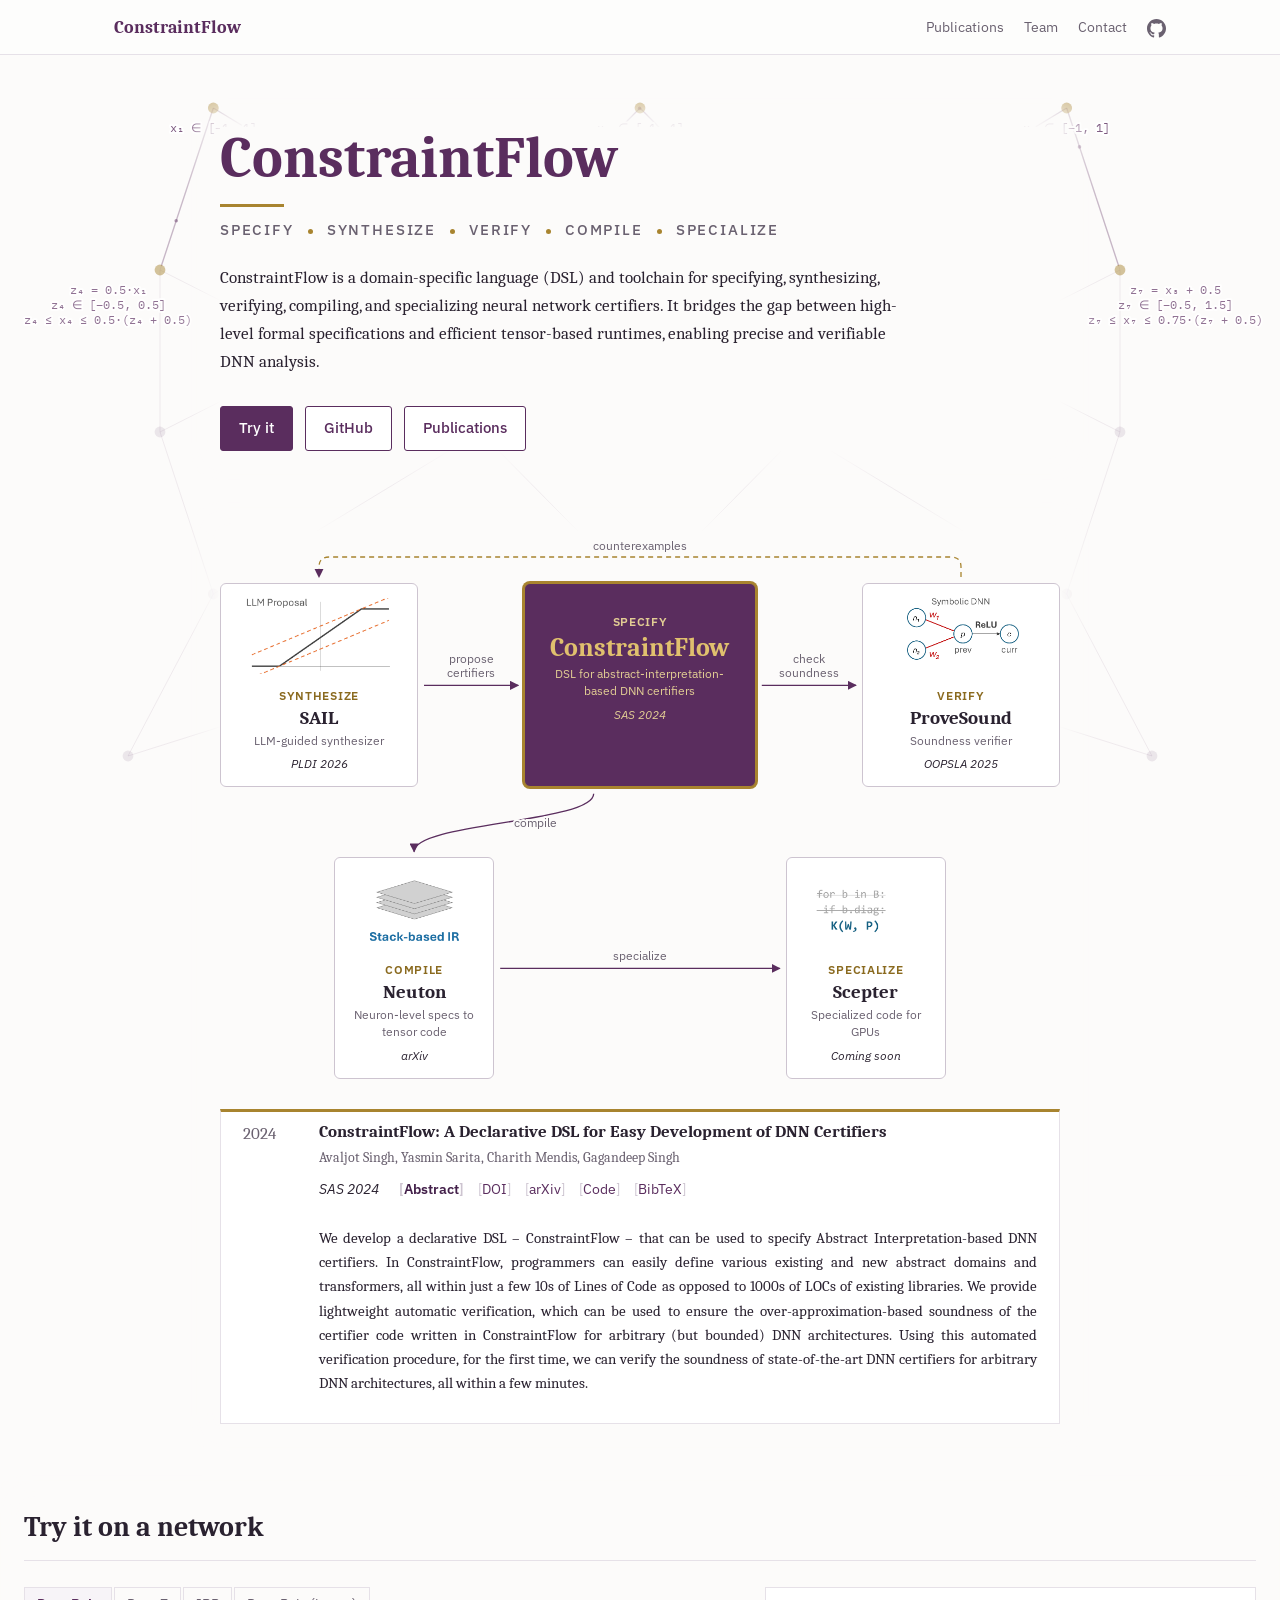
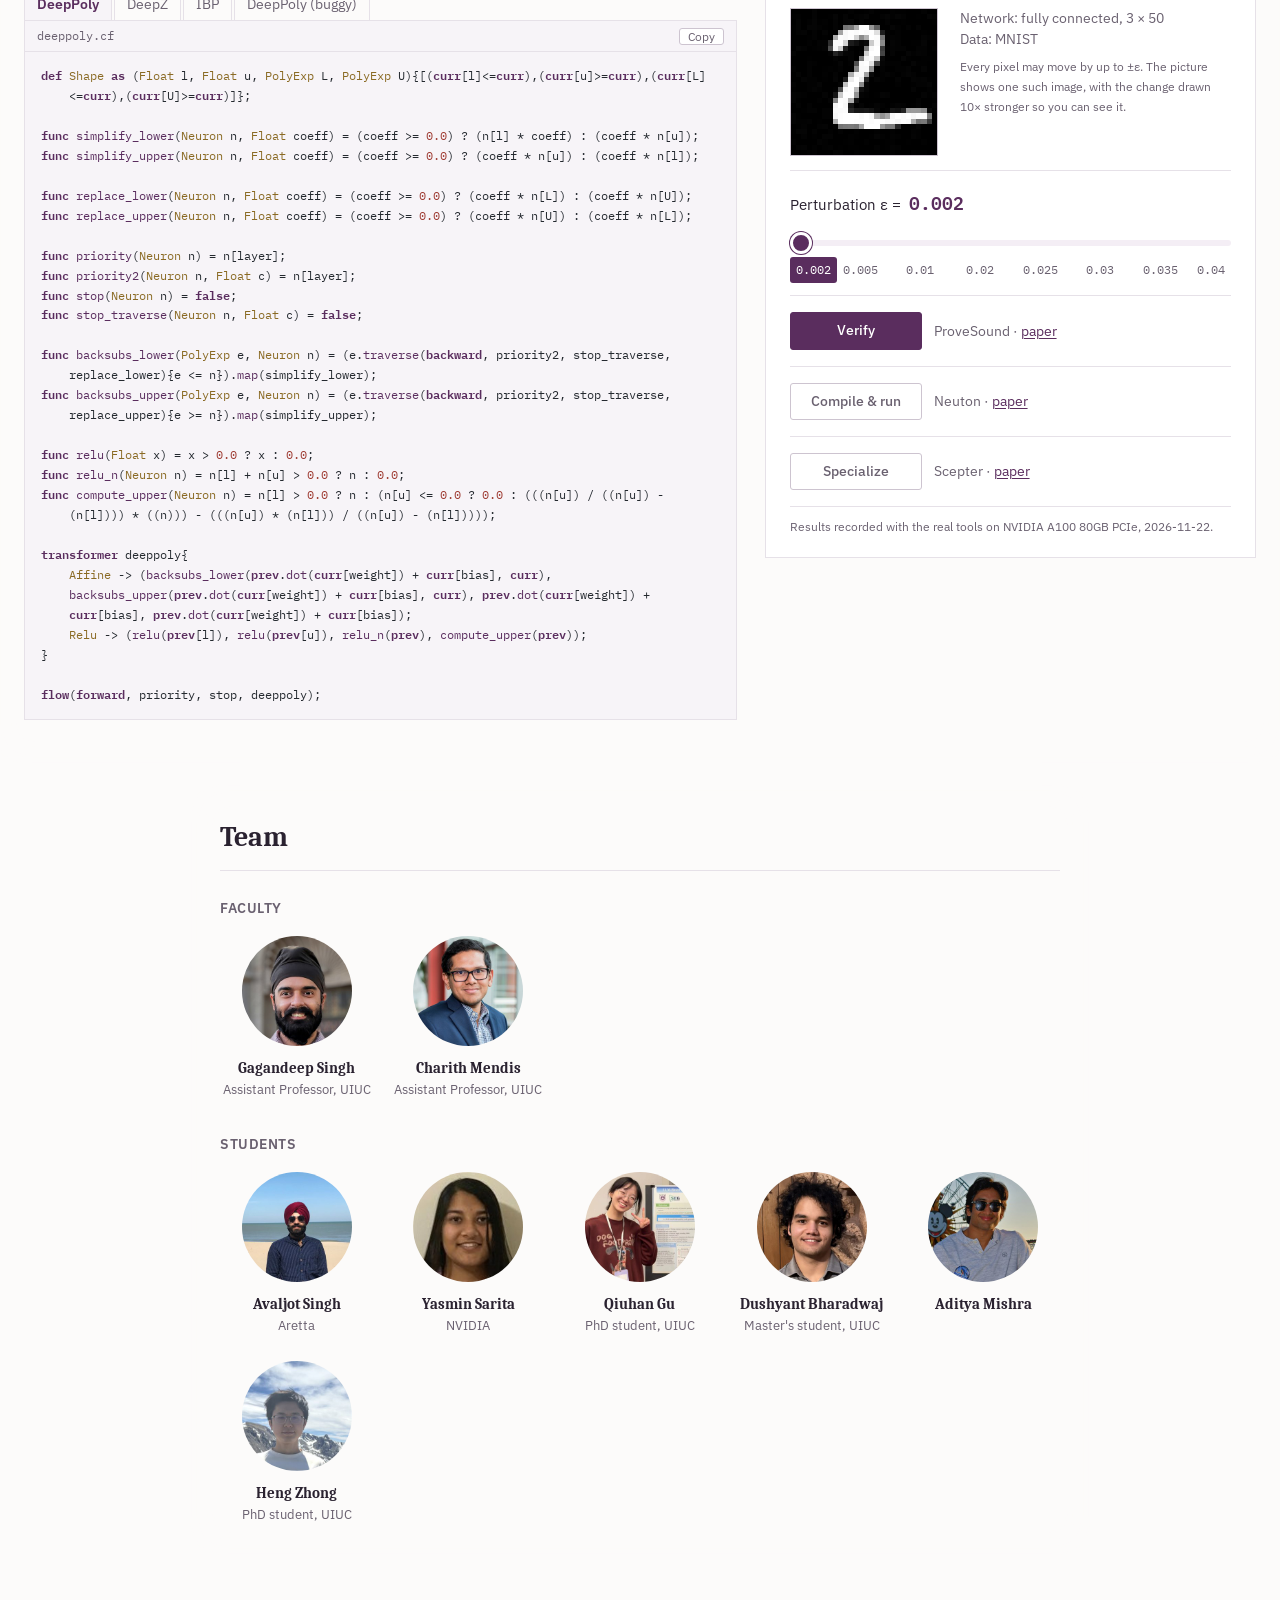
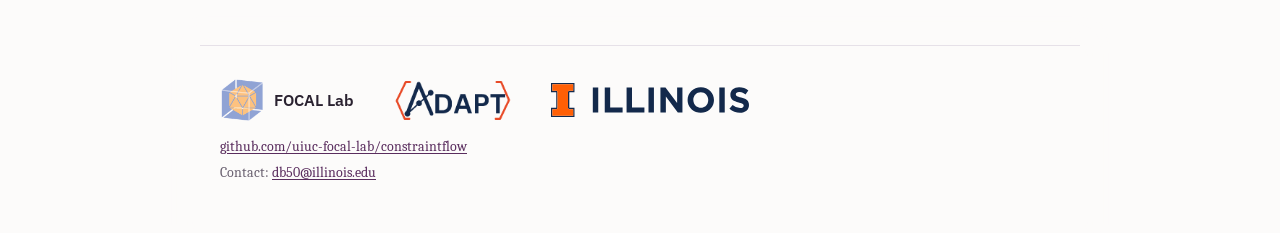
==== commit 14dba8e9: "Remove pip install line until the PyPI package is updated" ====
--- a/index.html
+++ b/index.html
@@ -39,7 +39,6 @@
                 <a class="btn primary" href="#example">Try it</a>
                 <a class="btn" href="https://github.com/uiuc-focal-lab/constraintflow" target="_blank">GitHub</a>
                 <a class="btn" href="publications.html">Publications</a>
-                <span class="install">pip install constraintflow</span>
             </div>
         </section>
 
--- a/css/site.css
+++ b/css/site.css
@@ -161,16 +161,6 @@
 .btn:hover { background: var(--tint); color: var(--primary); }
 .btn.primary { background: var(--primary); color: #fff; }
 .btn.primary:hover { background: var(--primary-dark); color: #fff; }
-
-.install {
-    font-family: var(--mono);
-    font-size: 0.84rem;
-    font-variant-ligatures: none;
-    color: var(--ink);
-    padding: 9px 4px 9px 10px;
-    border-left: 2px solid var(--rule-strong);
-}
-.install::before { content: "$ "; color: var(--muted); }
 
 /* ---- Ecosystem diagram: ConstraintFlow in the middle, tools around it ---- */
 .eco {
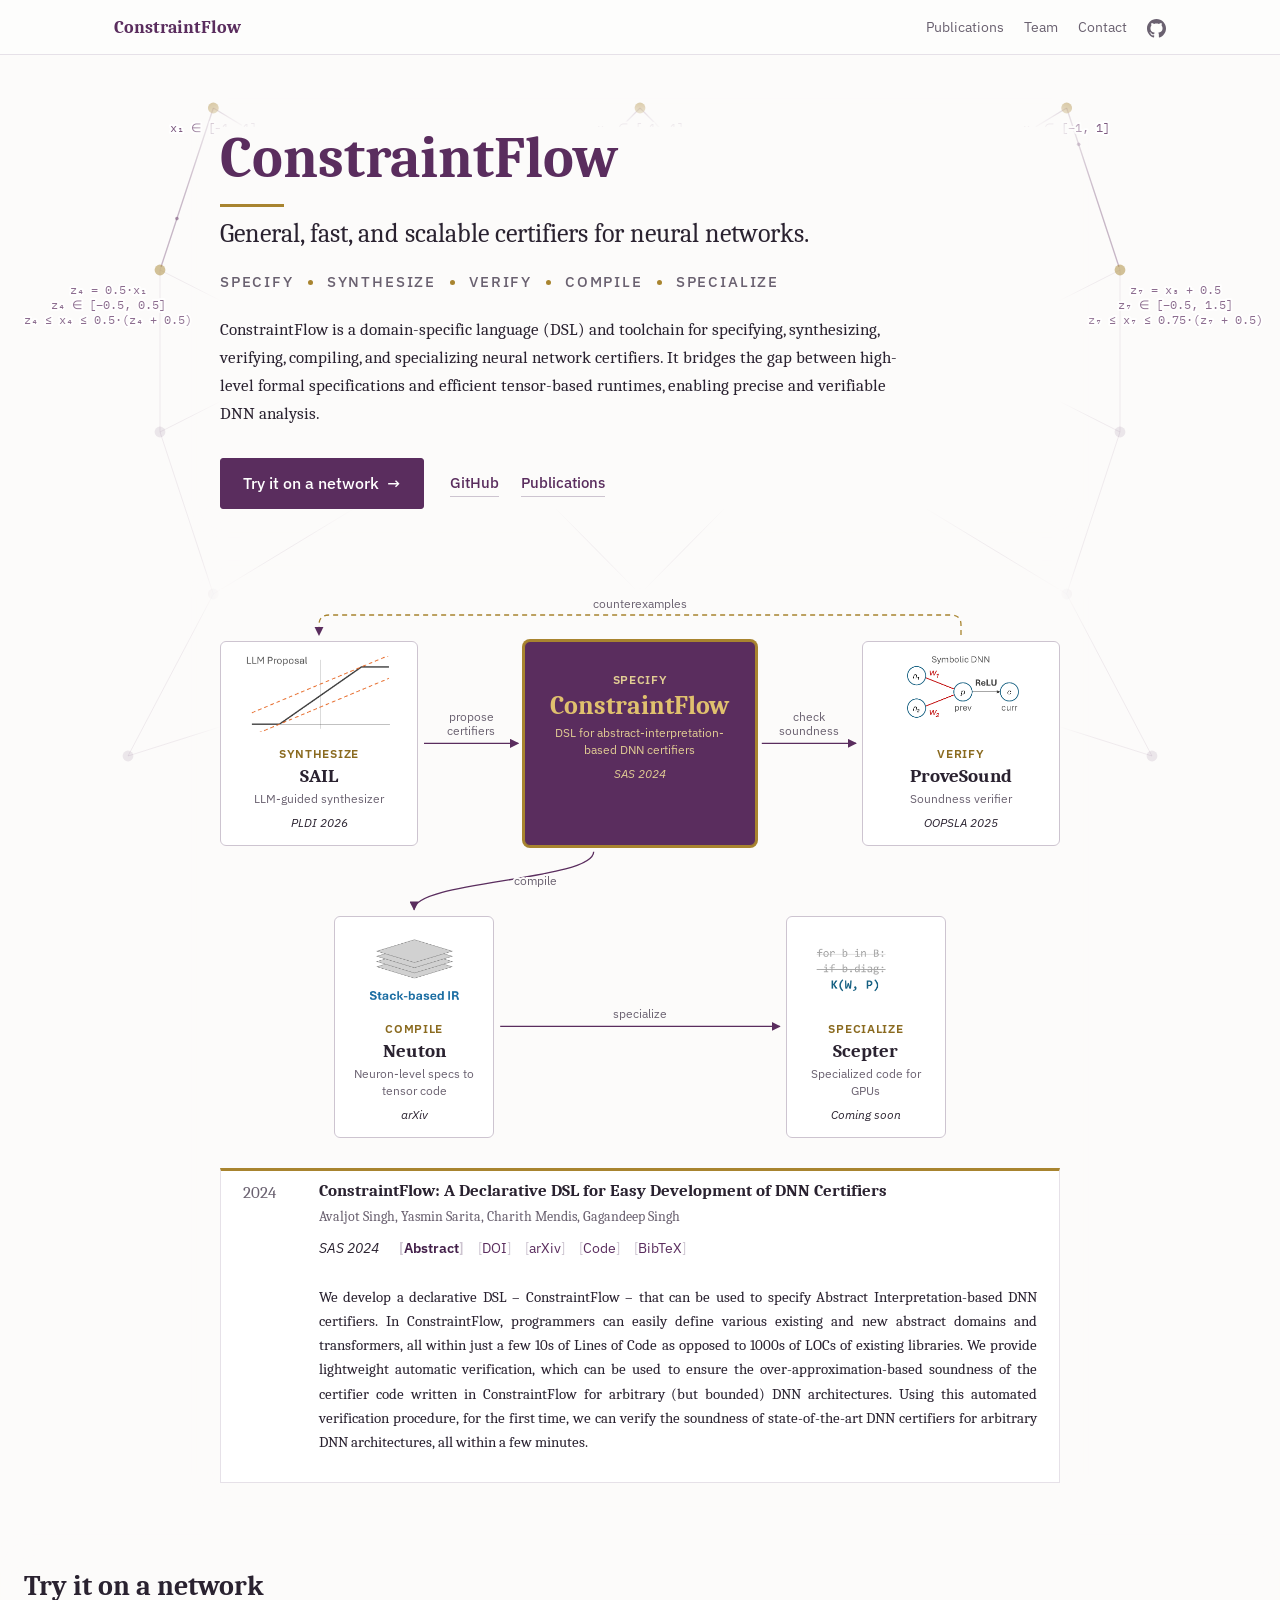
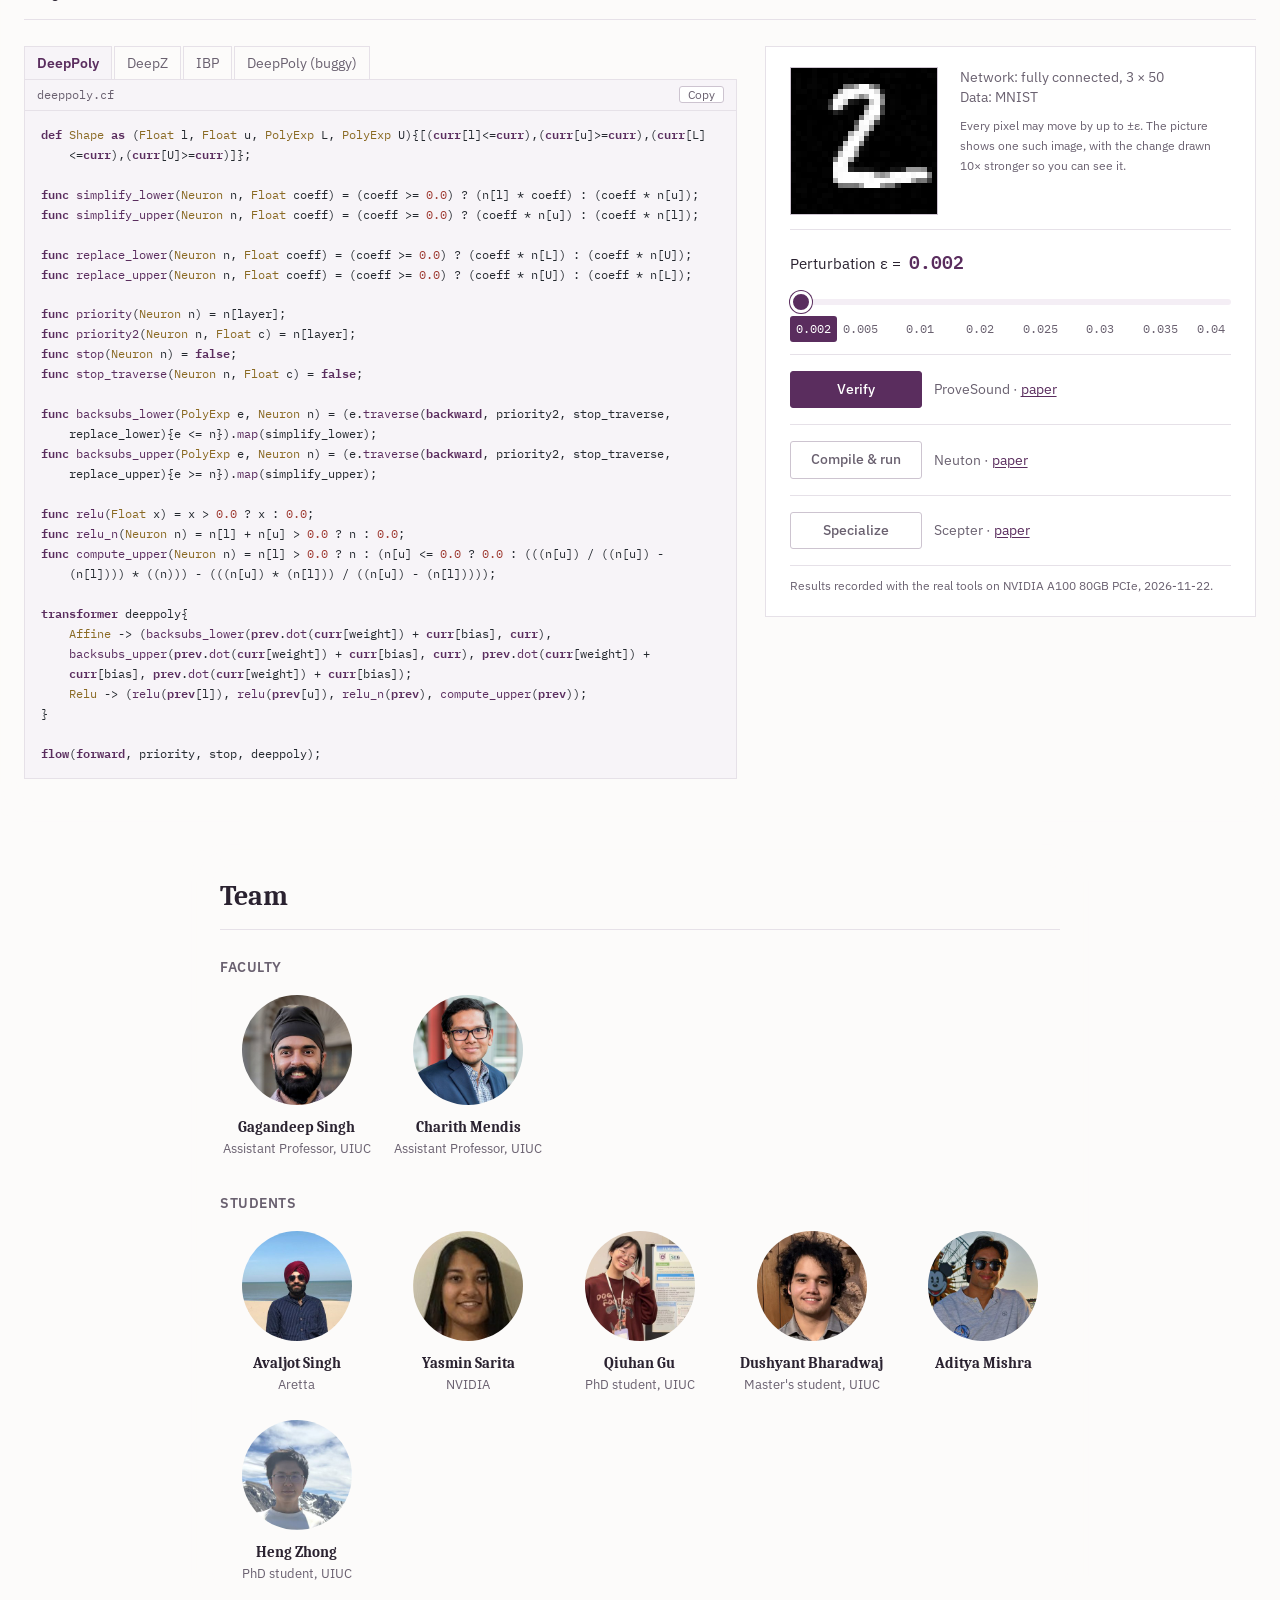
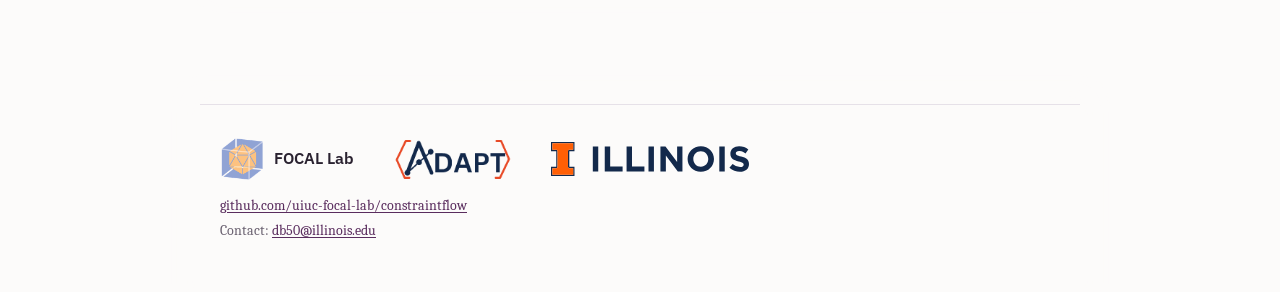
==== commit c810f3c1: "Hero: subtitle and a single main button with text links" ====
--- a/index.html
+++ b/index.html
@@ -31,14 +31,17 @@
         <!-- Hero -->
         <section class="hero">
             <h1>ConstraintFlow</h1>
+            <p class="subtitle">General, fast, and scalable certifiers for neural networks.</p>
             <p class="tagline"><span>Specify</span><span>Synthesize</span><span>Verify</span><span>Compile</span><span>Specialize</span></p>
             <p class="lead">
                 ConstraintFlow is a domain-specific language (DSL) and toolchain for specifying, synthesizing, verifying, compiling, and specializing neural network certifiers. It bridges the gap between high-level formal specifications and efficient tensor-based runtimes, enabling precise and verifiable DNN analysis.
             </p>
             <div class="actions">
-                <a class="btn primary" href="#example">Try it</a>
-                <a class="btn" href="https://github.com/uiuc-focal-lab/constraintflow" target="_blank">GitHub</a>
-                <a class="btn" href="publications.html">Publications</a>
+                <a class="btn primary" href="#example">Try it on a network<span class="arr">→</span></a>
+                <span class="links">
+                    <a class="textlink" href="https://github.com/uiuc-focal-lab/constraintflow" target="_blank">GitHub</a>
+                    <a class="textlink" href="publications.html">Publications</a>
+                </span>
             </div>
         </section>
 
--- a/css/site.css
+++ b/css/site.css
@@ -146,6 +146,15 @@
 }
 
 .actions { display: flex; flex-wrap: wrap; gap: 12px; align-items: center; }
+.hero .subtitle { font-family: var(--serif); font-size: clamp(1.25rem, 2.4vw, 1.6rem); line-height: 1.3; color: var(--ink); margin: 0 0 18px; }
+.hero .actions { gap: 18px 26px; margin-top: 4px; }
+.hero .btn.primary { padding: 12px 22px; font-size: 0.98rem; }
+.hero .btn.primary .arr { display: inline-block; margin-left: 8px; transition: transform 0.15s; }
+.hero .btn.primary:hover .arr { transform: translateX(3px); }
+/* GitHub and Publications: quiet links beside the one main button */
+.hero .links { display: inline-flex; gap: 22px; }
+.hero .textlink { font-family: var(--sans); font-size: 0.95rem; font-weight: 500; color: var(--primary); text-decoration: none; border-bottom: 1px solid var(--rule-strong); padding-bottom: 1px; }
+.hero .textlink:hover { border-color: var(--primary); }
 
 .btn {
     display: inline-block;
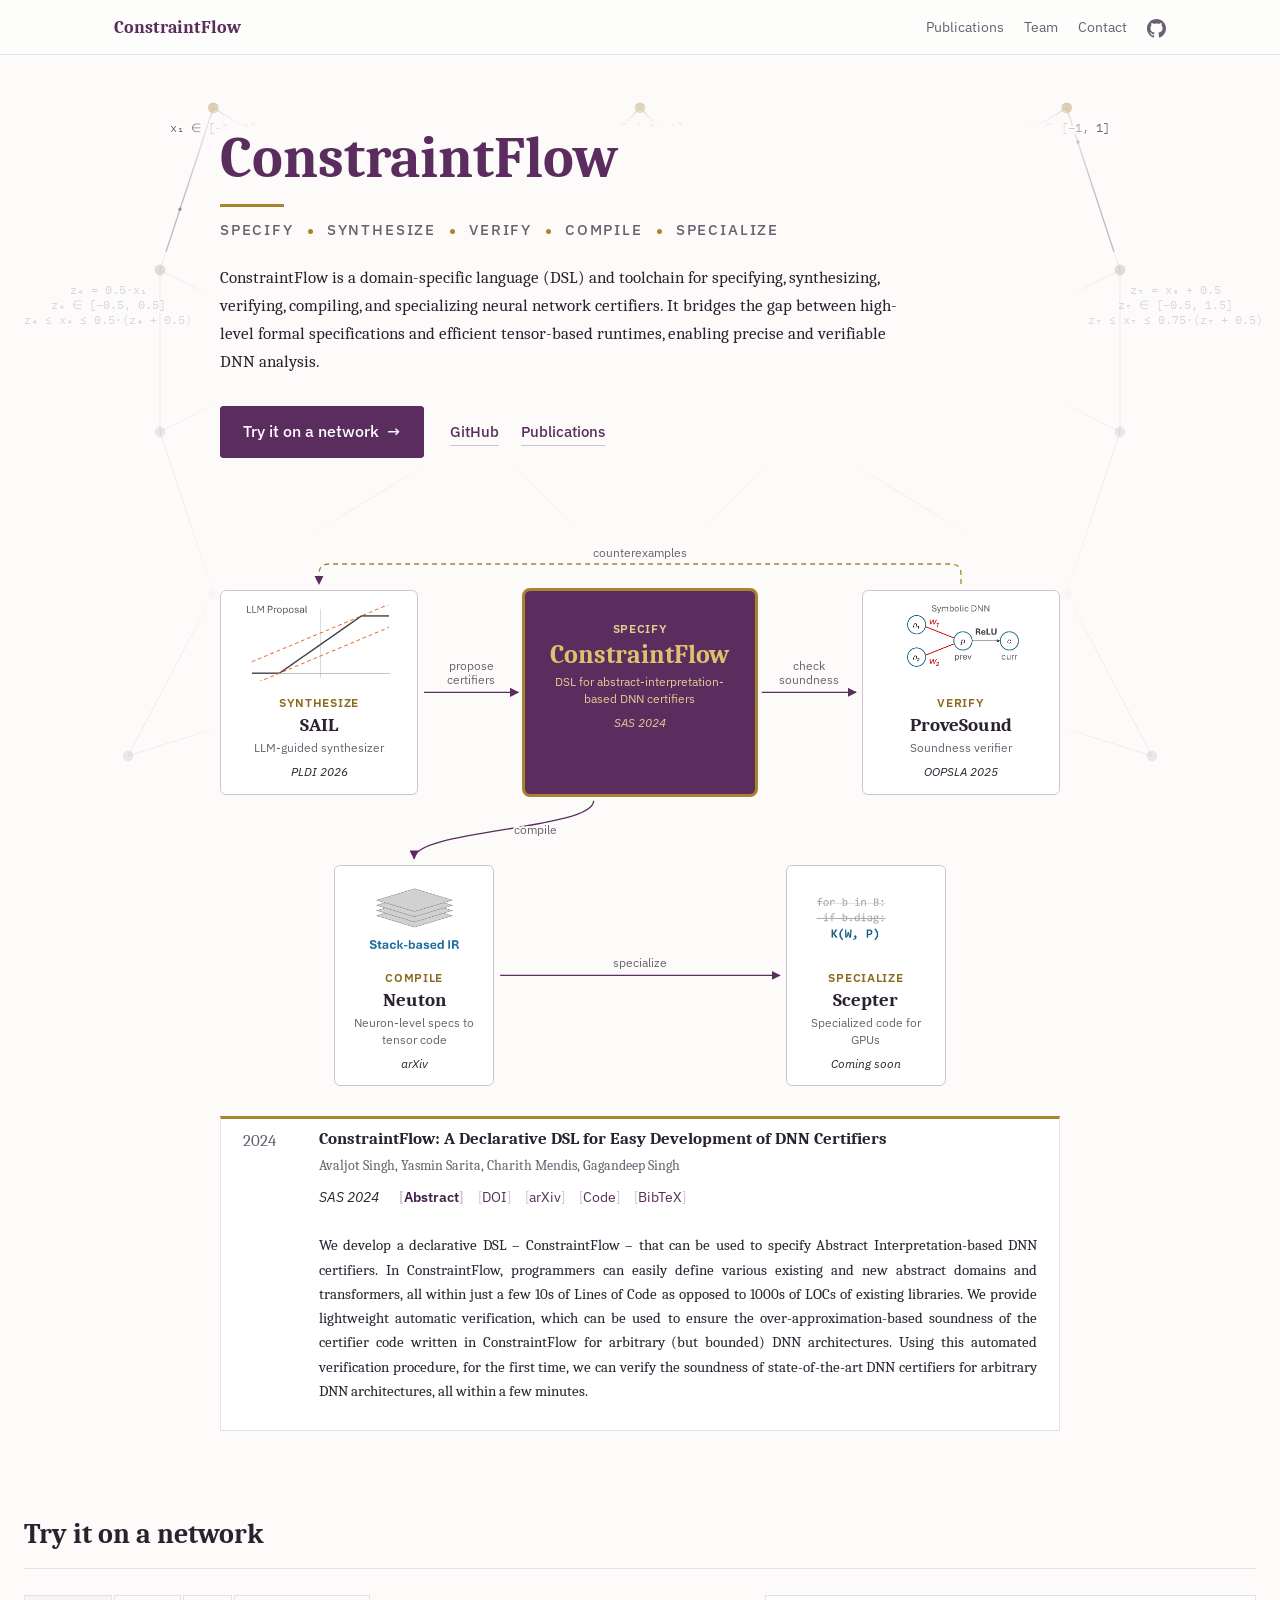
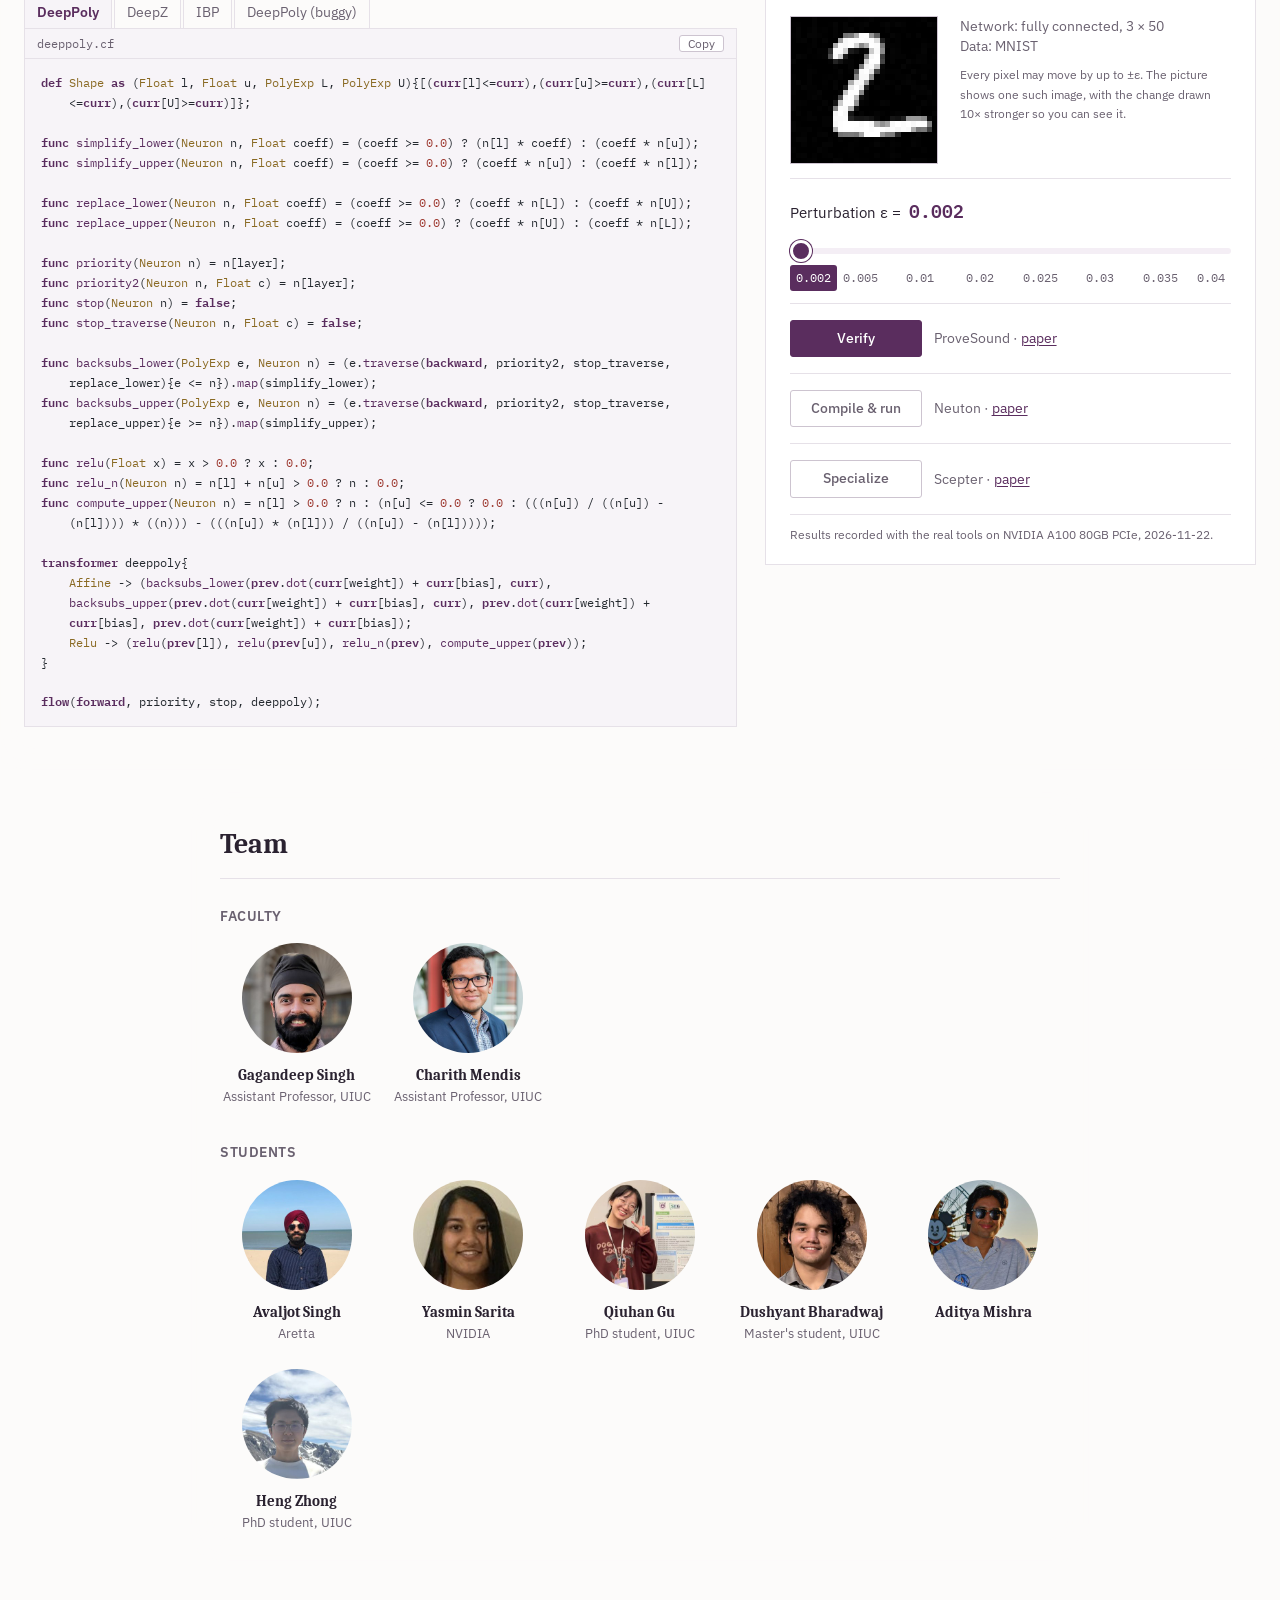
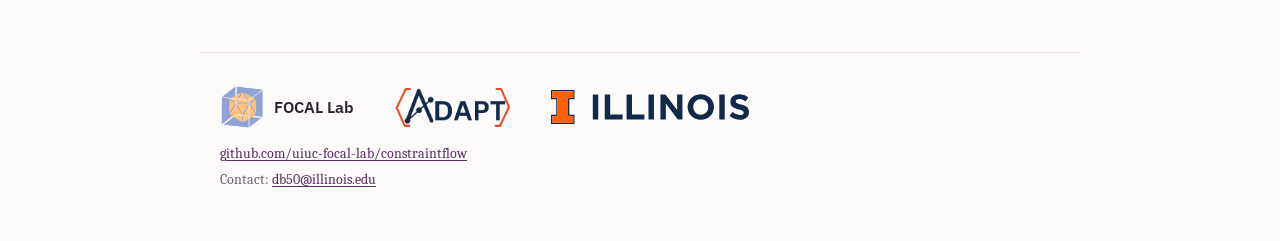
==== commit eb854056: "Hero: drop the subtitle" ====
--- a/index.html
+++ b/index.html
@@ -31,7 +31,6 @@
         <!-- Hero -->
         <section class="hero">
             <h1>ConstraintFlow</h1>
-            <p class="subtitle">General, fast, and scalable certifiers for neural networks.</p>
             <p class="tagline"><span>Specify</span><span>Synthesize</span><span>Verify</span><span>Compile</span><span>Specialize</span></p>
             <p class="lead">
                 ConstraintFlow is a domain-specific language (DSL) and toolchain for specifying, synthesizing, verifying, compiling, and specializing neural network certifiers. It bridges the gap between high-level formal specifications and efficient tensor-based runtimes, enabling precise and verifiable DNN analysis.
--- a/css/site.css
+++ b/css/site.css
@@ -146,7 +146,6 @@
 }
 
 .actions { display: flex; flex-wrap: wrap; gap: 12px; align-items: center; }
-.hero .subtitle { font-family: var(--serif); font-size: clamp(1.25rem, 2.4vw, 1.6rem); line-height: 1.3; color: var(--ink); margin: 0 0 18px; }
 .hero .actions { gap: 18px 26px; margin-top: 4px; }
 .hero .btn.primary { padding: 12px 22px; font-size: 0.98rem; }
 .hero .btn.primary .arr { display: inline-block; margin-left: 8px; transition: transform 0.15s; }
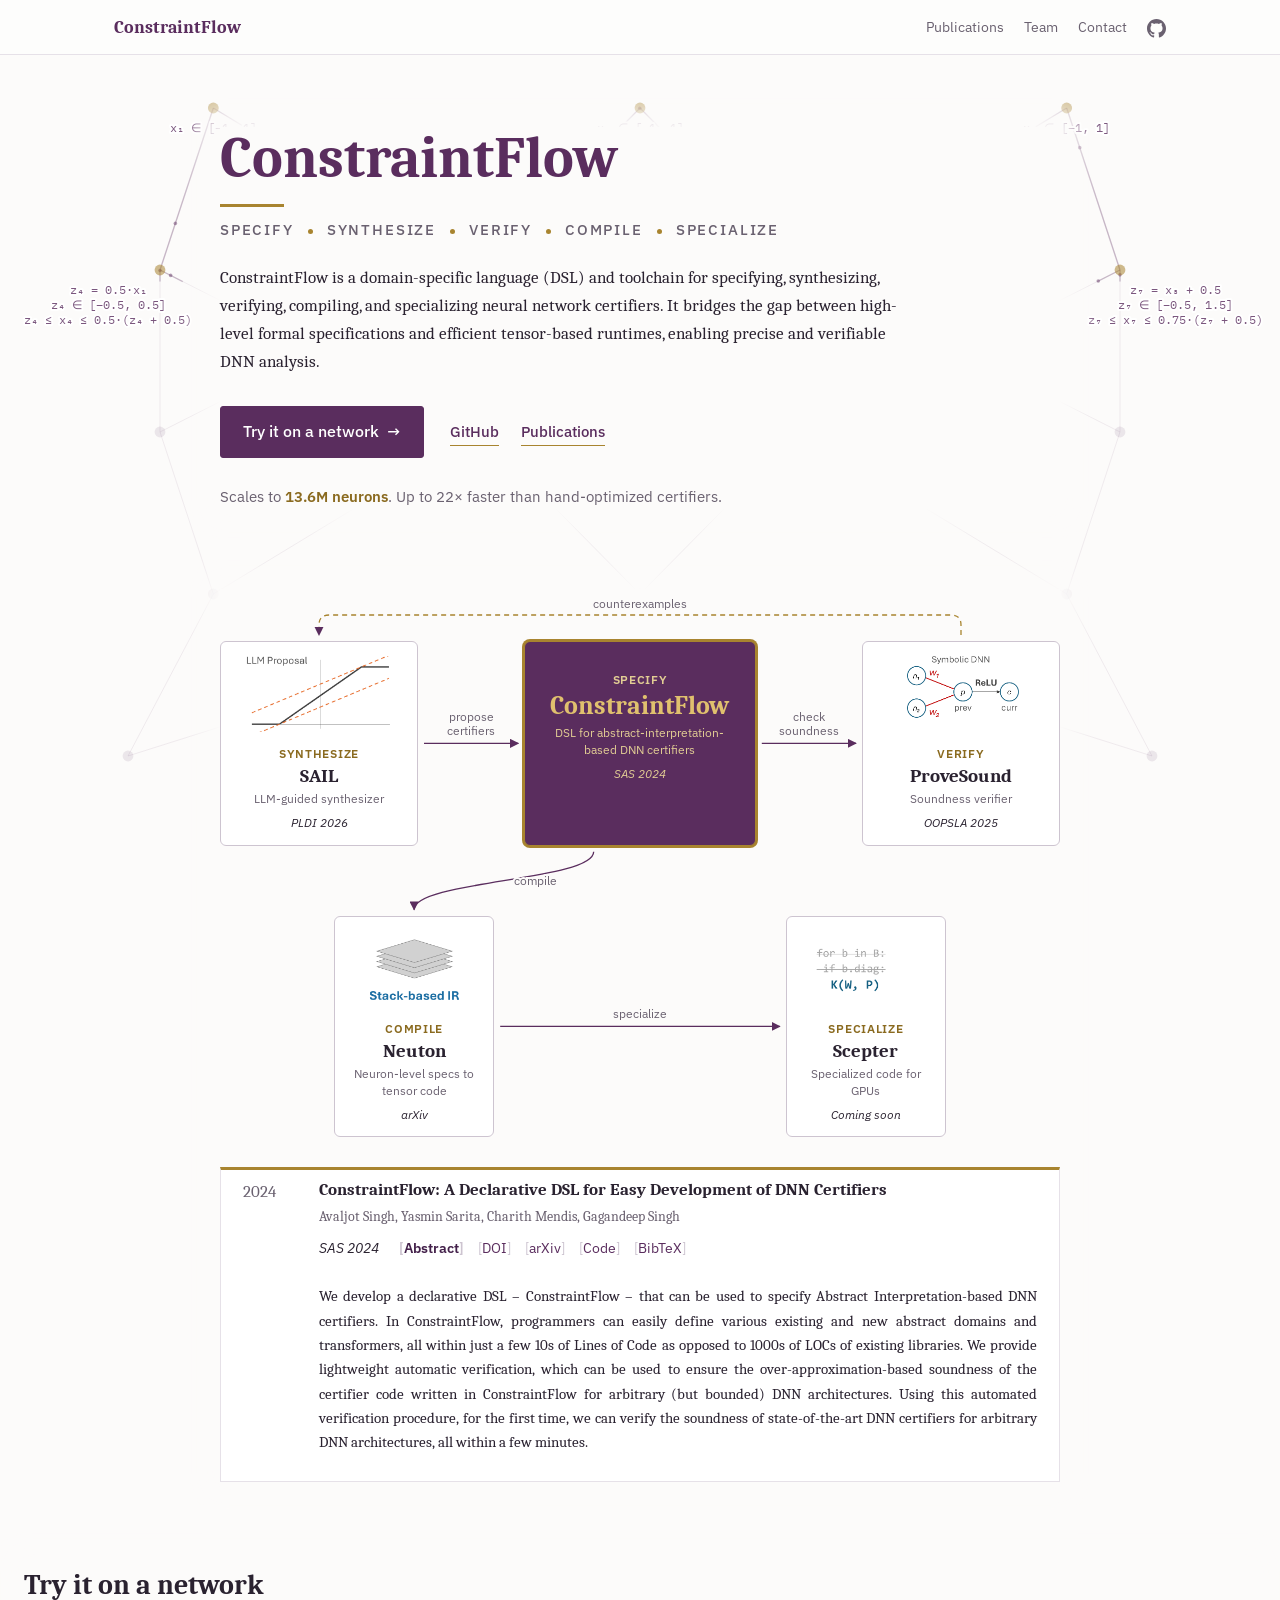
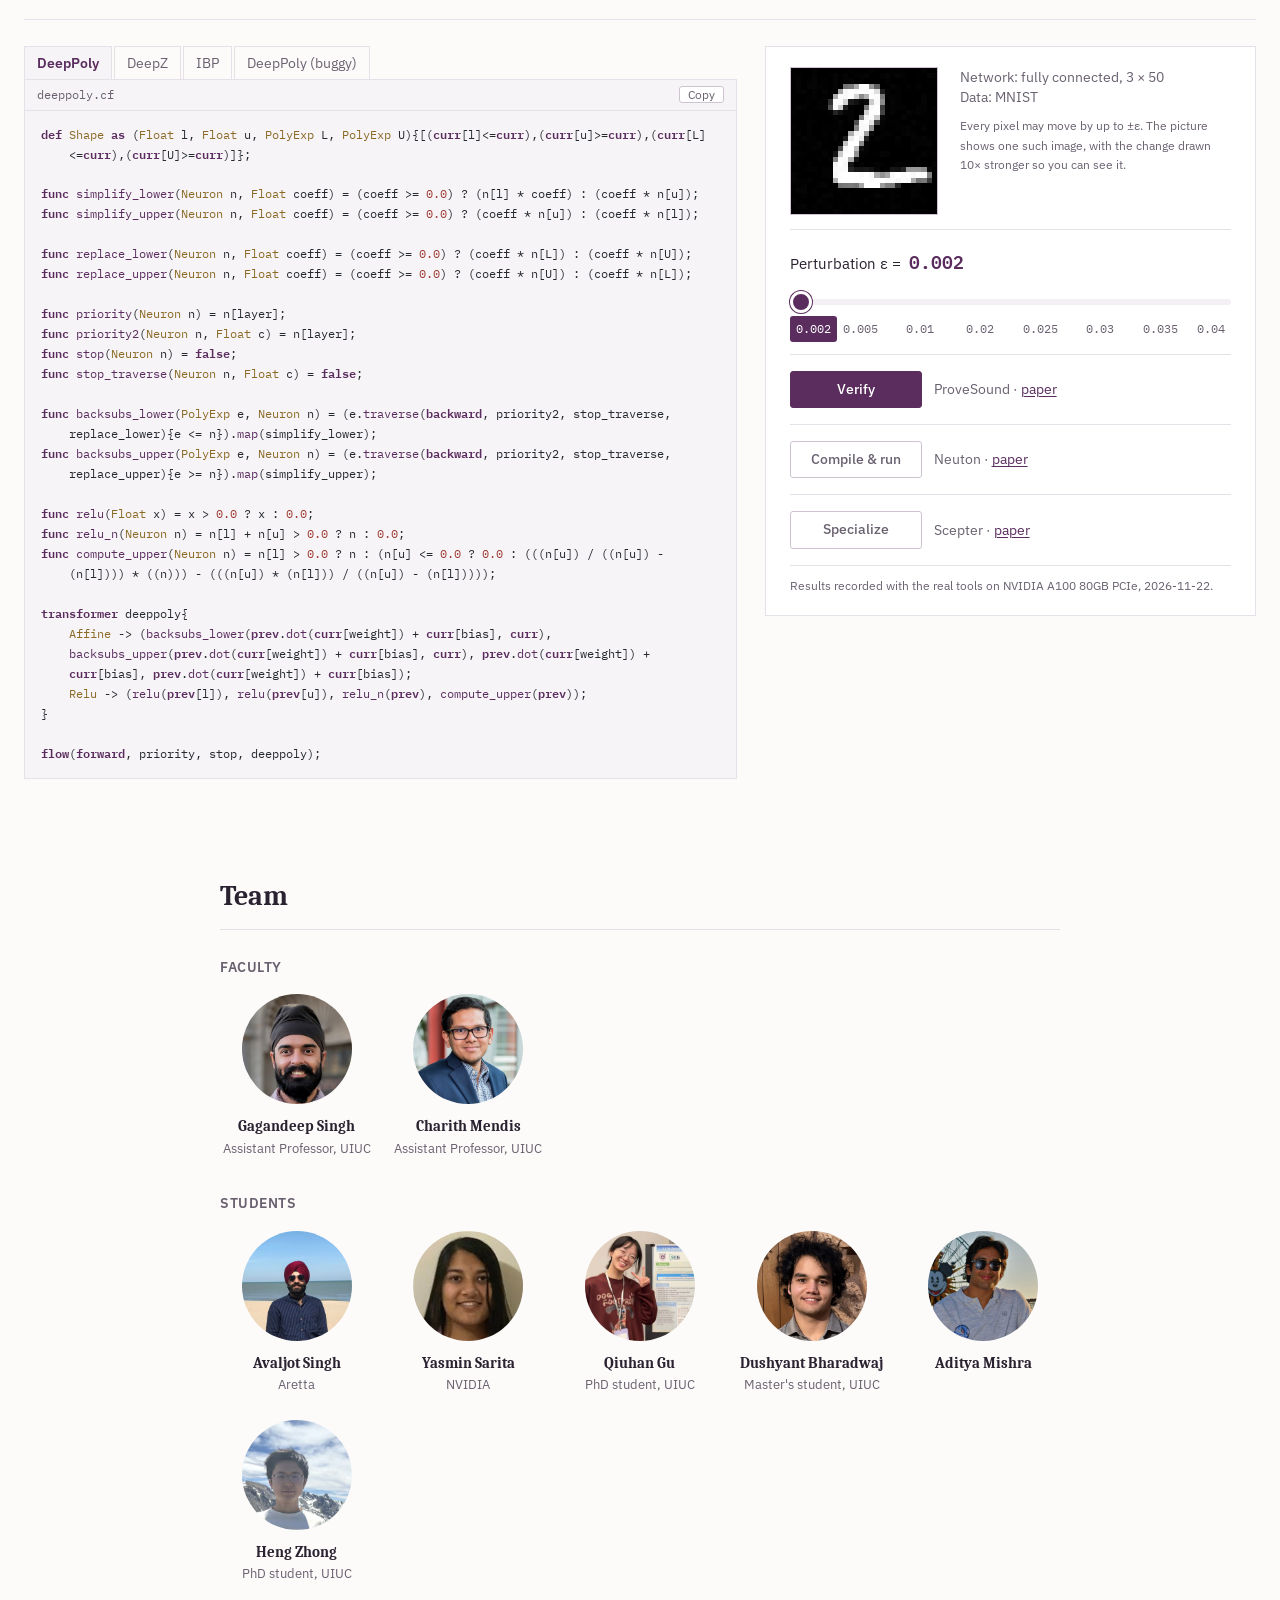
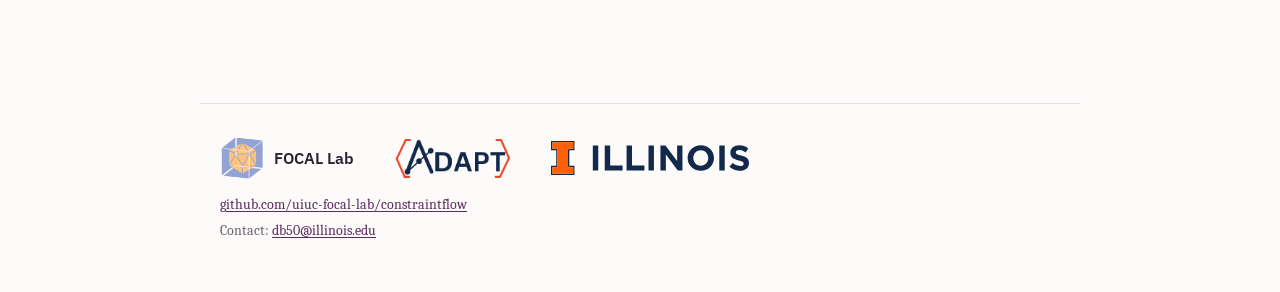
==== commit 5b6849b2: "Hero: scale line" ====
--- a/index.html
+++ b/index.html
@@ -42,6 +42,7 @@
                     <a class="textlink" href="publications.html">Publications</a>
                 </span>
             </div>
+            <p class="scale" id="scale-line">Scales to <b>13.6M neurons</b>. Up to 22× faster than hand&#8209;optimized certifiers.</p>
         </section>
 
         <!-- Overview (placeholder diagram) -->
--- a/css/site.css
+++ b/css/site.css
@@ -152,8 +152,17 @@
 .hero .btn.primary:hover .arr { transform: translateX(3px); }
 /* GitHub and Publications: quiet links beside the one main button */
 .hero .links { display: inline-flex; gap: 22px; }
-.hero .textlink { font-family: var(--sans); font-size: 0.95rem; font-weight: 500; color: var(--primary); text-decoration: none; border-bottom: 1px solid var(--rule-strong); padding-bottom: 1px; }
+.hero .textlink { font-family: var(--sans); font-size: 0.95rem; font-weight: 500; color: var(--primary); text-decoration: none; border-bottom: 1px solid var(--gold); padding-bottom: 1px; }
 .hero .textlink:hover { border-color: var(--primary); }
+/* One line on scale: fades in once, then the number warms to gold, as the background neurons do. */
+.hero .scale { margin: 26px 0 0; font-family: var(--sans); font-size: 0.95rem; color: var(--muted); }
+.hero .scale b { font-weight: 600; color: var(--gold-text); }
+@media (prefers-reduced-motion: no-preference) {
+    .hero .scale { animation: scale-in 1.1s ease 0.5s both; }
+    .hero .scale b { animation: scale-warm 1.4s ease 1.2s both; }
+}
+@keyframes scale-in { from { opacity: 0; transform: translateY(4px); } }
+@keyframes scale-warm { from { color: var(--muted); } }
 
 .btn {
     display: inline-block;
